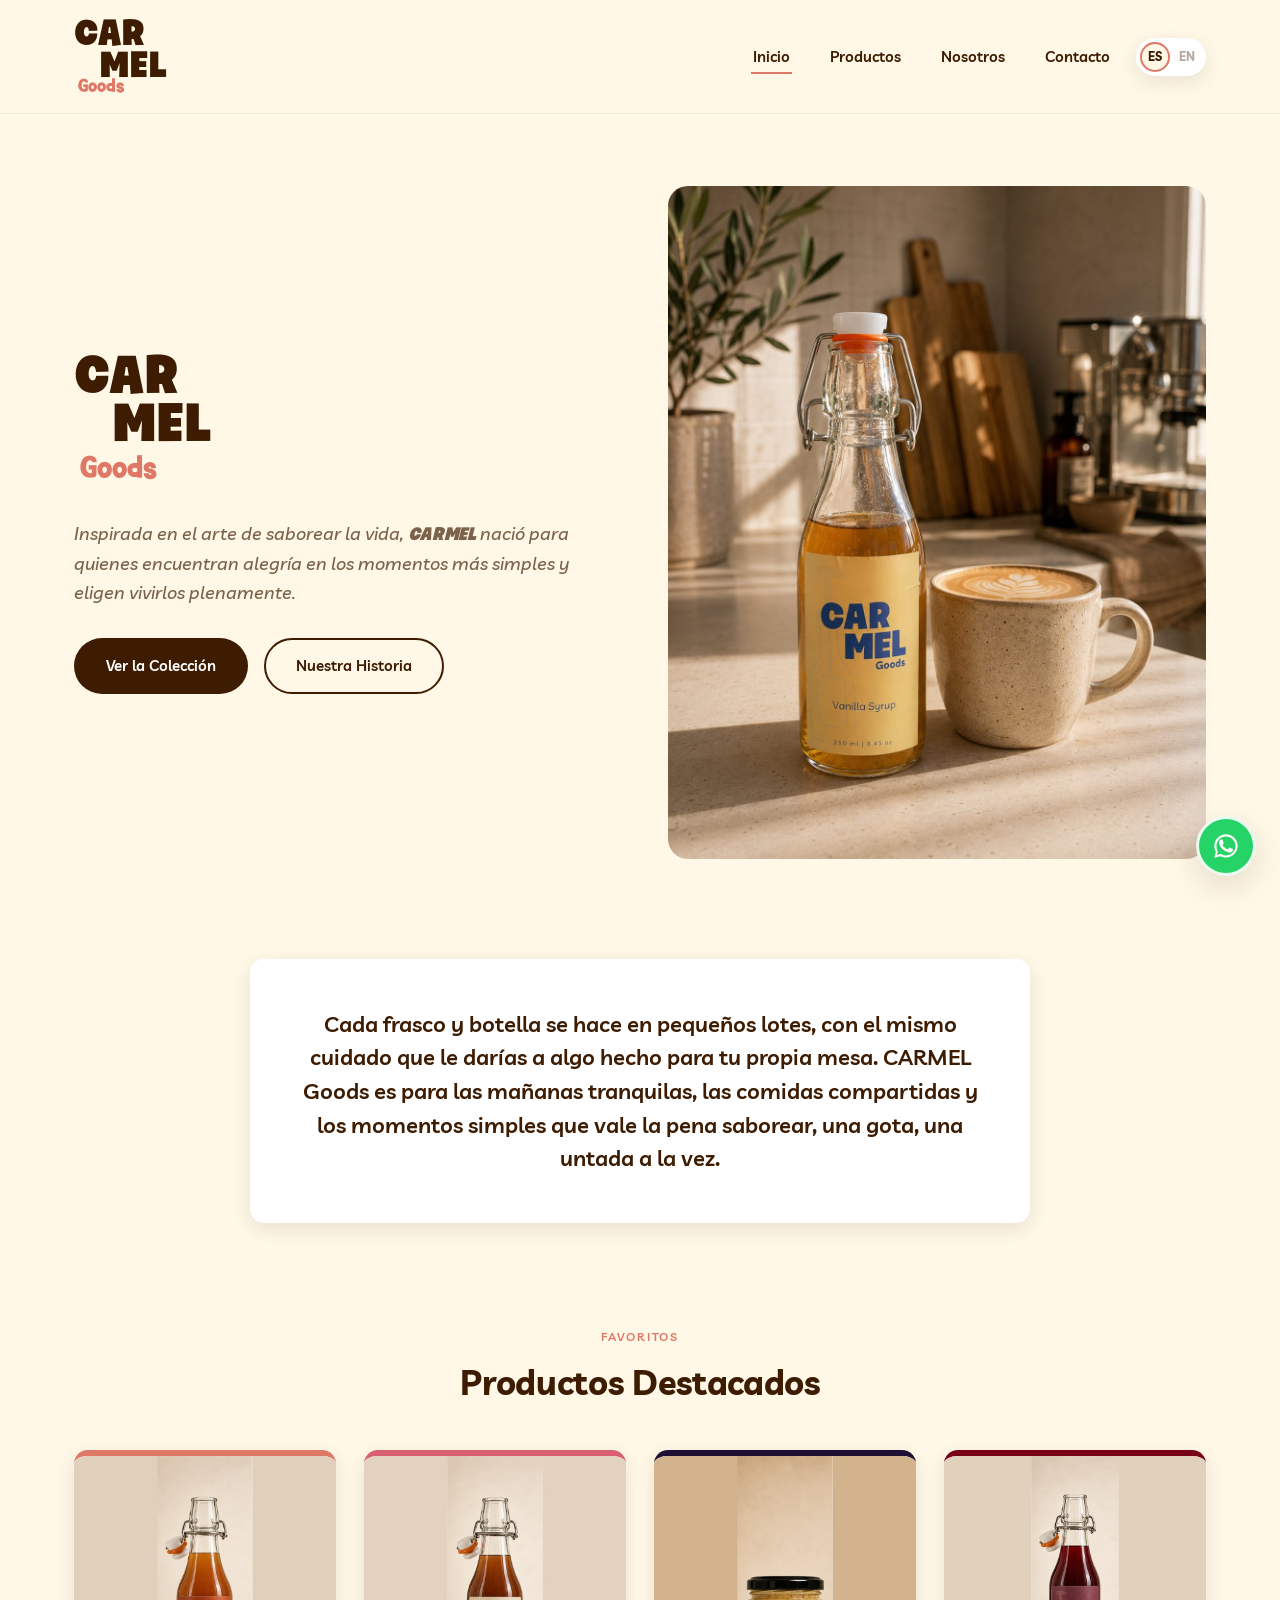
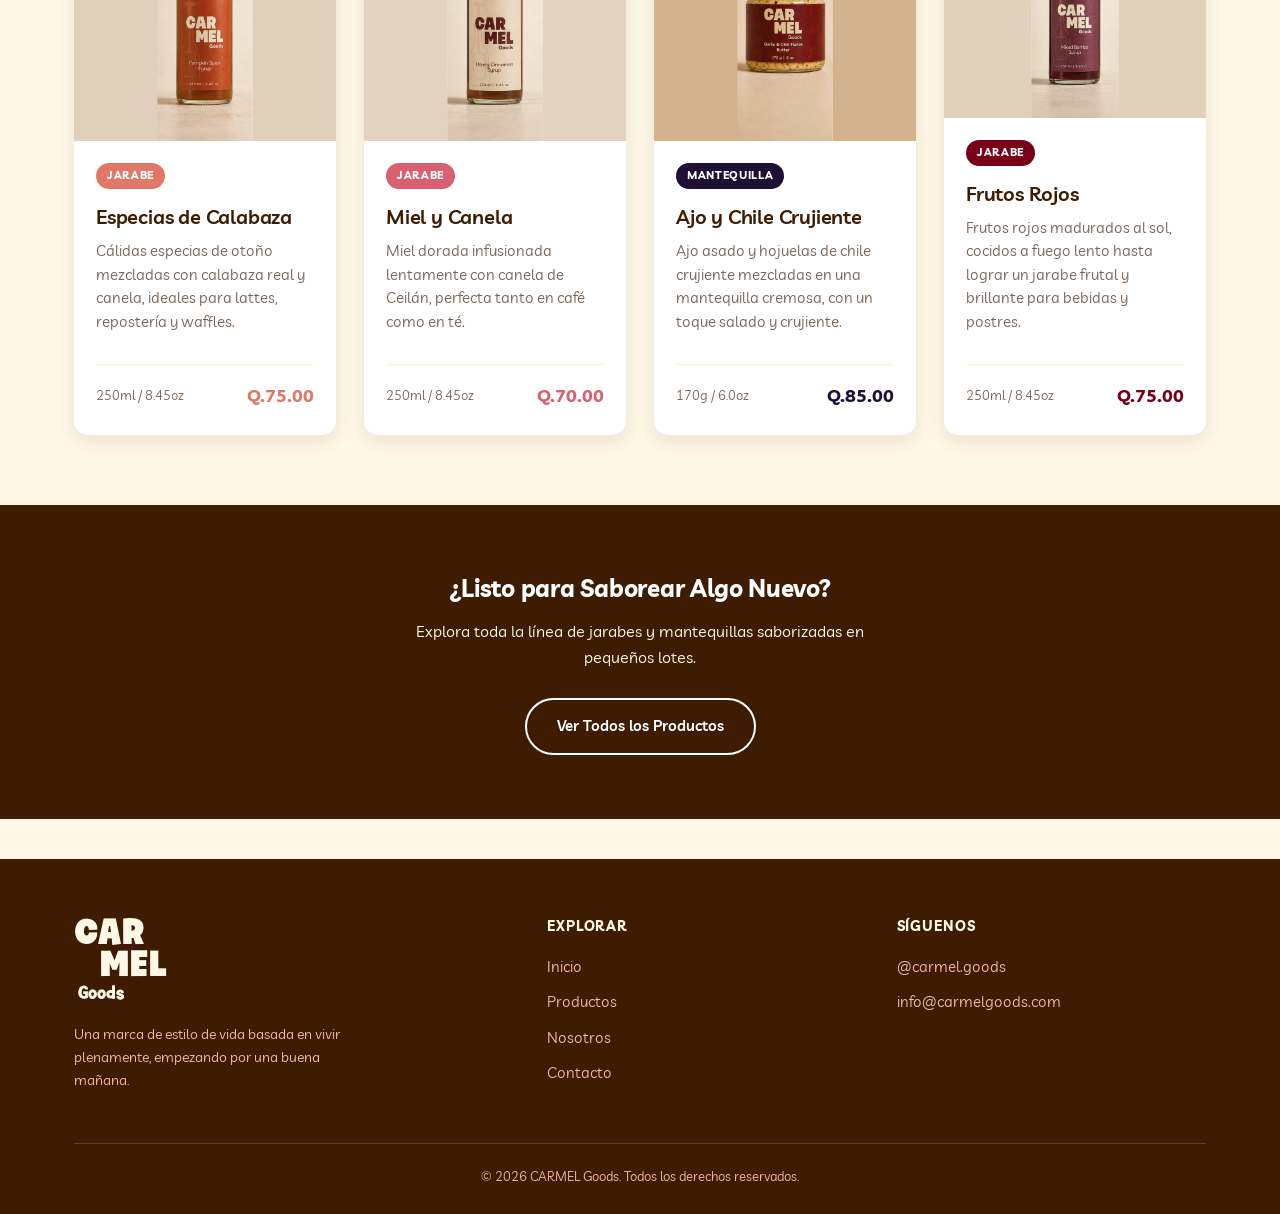
==== index.html @ ddeeae19 "describe what changed" ====
<!DOCTYPE html>
<html lang="es">
<head>
  <meta charset="UTF-8" />
  <meta name="viewport" content="width=device-width, initial-scale=1.0" />
  <title>CARMEL Goods | Small-Batch Coffee Syrups &amp; Flavored Butters</title>
  <meta name="description" content="CARMEL Goods crafts small-batch coffee syrups and flavored butters, inspired by the art of savoring life's simplest moments." />
  <link rel="canonical" href="https://www.carmelgoods.com/" />
  <meta name="theme-color" content="#f5ede1" />
  <link rel="icon" href="favicon.svg" type="image/svg+xml" />

  <meta property="og:type" content="website" />
  <meta property="og:site_name" content="CARMEL Goods" />
  <meta property="og:title" content="CARMEL Goods | Small-Batch Coffee Syrups &amp; Flavored Butters" />
  <meta property="og:description" content="CARMEL Goods crafts small-batch coffee syrups and flavored butters, inspired by the art of savoring life's simplest moments." />
  <meta property="og:url" content="https://www.carmelgoods.com/" />
  <meta name="twitter:card" content="summary_large_image" />
  <meta name="twitter:title" content="CARMEL Goods | Small-Batch Coffee Syrups &amp; Flavored Butters" />
  <meta name="twitter:description" content="CARMEL Goods crafts small-batch coffee syrups and flavored butters, inspired by the art of savoring life's simplest moments." />

  <link rel="preconnect" href="https://fonts.googleapis.com" />
  <link rel="preconnect" href="https://fonts.gstatic.com" crossorigin />
  <link href="https://fonts.googleapis.com/css2?family=Livvic:ital,wght@0,400;0,600;0,700;1,500&display=swap" rel="stylesheet" />
  <link rel="stylesheet" href="styles.css" />
  <script type="application/ld+json">
  {
    "@context": "https://schema.org",
    "@type": "Organization",
    "name": "CARMEL Goods",
    "url": "https://www.carmelgoods.com/",
    "description": "Small-batch coffee syrups and flavored butters, inspired by the art of savoring life's simplest moments.",
    "email": "info@carmelgoods.com",
    "sameAs": ["https://instagram.com/carmel.goods"]
  }
  </script>
</head>
<body>
  <a href="#main-content" class="skip-link" data-i18n="common.skip_link">Skip to main content</a>

  <header class="site-header">
    <div class="nav-wrap container">
      <a href="index.html" class="logo">
        <div class="logo-mark carmel-mark">
          <span class="car">CAR</span>
          <span class="mel">MEL</span>
        </div>
        <span class="logo-sub">Goods</span>
      </a>
      <div class="nav-right">
        <nav>
          <ul class="nav-links">
            <li><a href="index.html" data-i18n="nav.home">Home</a></li>
            <li><a href="products.html" data-i18n="nav.products">Products</a></li>
            <li><a href="about.html" data-i18n="nav.about">About</a></li>
            <li><a href="contact.html" data-i18n="nav.contact">Contact</a></li>
          </ul>
        </nav>
        <div class="lang-toggle" role="group" aria-label="Language selector">
          <button type="button" class="lang-btn" data-lang="es" aria-label="Español">ES</button>
          <button type="button" class="lang-btn" data-lang="en" aria-label="English">EN</button>
        </div>
        <button class="nav-toggle" data-i18n-aria="common.nav_toggle_aria" aria-label="Toggle navigation" aria-expanded="false">
          <span></span><span></span><span></span>
        </button>
      </div>
    </div>
  </header>

  <main id="main-content" tabindex="-1">

    <!-- Hero -->
    <section class="hero">
      <div class="container hero-grid">
        <div class="hero-copy">
          <div class="logo-mark carmel-mark">
          <span class="car">CAR</span>
          <span class="mel">MEL</span>
        </div>
          <span class="logo-sub">Goods</span>
          <p class="hero-tagline" data-i18n="home.hero_tagline">
            Inspired by the art of savoring life, <span class="font-logo">Carmel</span> was created for those who
            find joy in life's simplest moments and choose to live it fully.
          </p>
          <div class="hero-actions">
            <a href="products.html" class="btn btn-primary" data-i18n="home.cta_shop">Shop the Collection</a>
            <a href="about.html" class="btn btn-outline" data-i18n="home.cta_story">Our Story</a>
          </div>
        </div>
        <div class="hero-image">
          <img src="images/hero-vanilla-latte.jpg" alt="CARMEL Goods Vanilla Syrup bottle beside a latte on a sunlit kitchen counter" class="product-photo" />
        </div>
      </div>
    </section>

    <!-- Brand story teaser -->
    <section class="story-teaser">
      <div class="container">
        <div class="story-card">
          <p data-i18n="home.story_teaser">
            Every jar and bottle is made in small batches, with the kind
            of care you'd give something made for your own kitchen table. CARMEL
            Goods is for slow mornings, shared meals, and the simple moments worth
            savoring, one pour, one spread at a time.
          </p>
        </div>
      </div>
    </section>

    <!-- Featured products -->
    <section class="featured-products">
      <div class="container">
        <div class="section-heading">
          <span class="eyebrow" data-i18n="home.fan_favorites">Fan Favorites</span>
          <h2 data-i18n="home.featured_heading">Featured Products</h2>
        </div>

        <div class="product-grid">

          <article class="product-card accent-pumpkin-spice">
            <img src="images/pumpkin-spice-syrup.jpg" alt="Bottle of CARMEL Goods Pumpkin Spice Syrup" class="product-photo" loading="lazy" />
            <div class="product-card-body">
              <span class="product-tag" data-i18n="common.tag_syrup">Syrup</span>
              <h3 data-i18n="home.product_pumpkin_name">Pumpkin Spice</h3>
              <p class="product-desc" data-i18n="home.product_pumpkin_desc">Warm autumn spice blended with real pumpkin and cinnamon for lattes, baking, and waffles.</p>
              <div class="product-meta">
                <span class="product-size">250ml / 8.45oz</span>
                <span class="product-price">Q.75.00</span>
              </div>
            </div>
          </article>

          <article class="product-card accent-honey-cinnamon">
            <img src="images/honey-cinnamon-syrup.jpg" alt="Bottle of CARMEL Goods Honey Cinnamon Syrup" class="product-photo" loading="lazy" />
            <div class="product-card-body">
              <span class="product-tag" data-i18n="common.tag_syrup">Syrup</span>
              <h3 data-i18n="home.product_honeycinnamon_name">Honey Cinnamon</h3>
              <p class="product-desc" data-i18n="home.product_honeycinnamon_desc">Golden honey slow-steeped with Ceylon cinnamon, equally at home in coffee or tea.</p>
              <div class="product-meta">
                <span class="product-size">250ml / 8.45oz</span>
                <span class="product-price">Q.70.00</span>
              </div>
            </div>
          </article>

          <article class="product-card accent-garlic-chili">
            <img src="images/crispy-garlic-chili-butter.jpg" alt="Jar of CARMEL Goods Crispy Garlic and Chili Butter" class="product-photo" loading="lazy" />
            <div class="product-card-body">
              <span class="product-tag" data-i18n="common.tag_butter">Butter</span>
              <h3 data-i18n="home.product_garlicchili_name">Crispy Garlic and Chili</h3>
              <p class="product-desc" data-i18n="home.product_garlicchili_desc">Roasted garlic and crispy chili flakes folded into rich, creamy butter for a savory, crunchy finish.</p>
              <div class="product-meta">
                <span class="product-size">170g / 6.0oz</span>
                <span class="product-price">Q.85.00</span>
              </div>
            </div>
          </article>

          <article class="product-card accent-mixed-berries">
            <img src="images/mixed-berries-syrup.jpg" alt="Bottle of CARMEL Goods Mixed Berries Syrup" class="product-photo" loading="lazy" />
            <div class="product-card-body">
              <span class="product-tag" data-i18n="common.tag_syrup">Syrup</span>
              <h3 data-i18n="home.product_mixedberries_name">Mixed Berries</h3>
              <p class="product-desc" data-i18n="home.product_mixedberries_desc">Sun-ripened berries simmered down into a bright, fruity syrup for drinks and desserts.</p>
              <div class="product-meta">
                <span class="product-size">250ml / 8.45oz</span>
                <span class="product-price">Q.75.00</span>
              </div>
            </div>
          </article>

        </div>
      </div>
    </section>

    <!-- CTA -->
    <section class="cta-band">
      <div class="container">
        <h2 data-i18n="home.cta_heading">Ready to Savor Something New?</h2>
        <p data-i18n="home.cta_text">Explore the full lineup of small-batch syrups and flavored butters.</p>
        <a href="products.html" class="btn btn-outline" data-i18n="home.cta_button">View All Products</a>
      </div>
    </section>

  </main>

  <footer class="site-footer">
    <div class="container">
      <div class="footer-grid">
        <div class="footer-about">
          <div class="logo-mark carmel-mark">
          <span class="car">CAR</span>
          <span class="mel">MEL</span>
        </div>
          <span class="logo-sub">Goods</span>
          <p data-i18n="common.footer_tagline">A lifestyle brand built on living fully, starting with a good morning.</p>
        </div>
        <div class="footer-col">
          <h4 data-i18n="common.footer_explore">Explore</h4>
          <ul>
            <li><a href="index.html" data-i18n="nav.home">Home</a></li>
            <li><a href="products.html" data-i18n="nav.products">Products</a></li>
            <li><a href="about.html" data-i18n="nav.about">About</a></li>
            <li><a href="contact.html" data-i18n="nav.contact">Contact</a></li>
          </ul>
        </div>
        <div class="footer-col">
          <h4 data-i18n="common.footer_connect">Connect</h4>
          <ul>
            <li><a href="https://instagram.com/carmel.goods" target="_blank" rel="noopener">@carmel.goods</a></li>
            <li><a href="mailto:info@carmelgoods.com">info@carmelgoods.com</a></li>
          </ul>
        </div>
      </div>
      <div class="footer-bottom">
        &copy; <span id="footer-year"></span> CARMEL Goods. <span data-i18n="common.footer_rights">All rights reserved.</span>
      </div>
    </div>
  </footer>

  <script src="translations.js"></script>
  <script src="script.js"></script>
</body>
</html>
---- styles.css ----
/* =========================================================
   CARMEL Goods — global stylesheet
   ========================================================= */

@font-face {
  font-family: "Rose Club";
  src: url("fonts/RoseClub.otf") format("opentype");
  font-weight: normal;
  font-style: normal;
  font-display: swap;
}

@font-face {
  font-family: "Hinato";
  src: url("fonts/Hinato.otf") format("opentype");
  font-weight: normal;
  font-style: normal;
  font-display: swap;
}

:root {
  /* official CARMEL brand palette */
  --cream: #fff8e7;
  --cream-deep: #fff3bc;
  --tan: #f0b8a8;
  --wood: #e07868;
  --text: #3d1c02;
  --text-soft: rgba(61, 28, 2, 0.68);
  --white: #ffffff;

  /* flavor accents, drawn from the official palette */
  --pumpkin-spice: #e07868;
  --brown-sugar: #3d1c02;
  --honey-cinnamon: #d86070;
  --vanilla: #fff3bc;
  --mixed-berries: #780018;
  --garlic-chili: #1e0f35;
  --chimichurri: #b8cc78;
  --coffee: #3d1c02;
  --sampler: #f2a0b0;

  /* type */
  --font-body: "Livvic", Arial, sans-serif;
  --font-logo: "Rose Club", "Livvic", cursive;
  --weight-title: 700;
  --weight-subtitle: 600;
  --weight-body: 400;
  --weight-emphasis: 500;

  --radius: 14px;
  --shadow-soft: 0 10px 30px rgba(61, 28, 2, 0.12);
  --shadow-card: 0 6px 18px rgba(61, 28, 2, 0.1);
}

* {
  box-sizing: border-box;
}

html {
  scroll-behavior: smooth;
}

@media (prefers-reduced-motion: reduce) {
  html {
    scroll-behavior: auto;
  }
}

body {
  margin: 0;
  background-color: var(--cream);
  color: var(--text);
  font-family: var(--font-body);
  font-weight: var(--weight-body);
  line-height: 1.6;
  -webkit-font-smoothing: antialiased;
}

img {
  max-width: 100%;
  display: block;
}

a {
  color: inherit;
  text-decoration: none;
}

/* =========================================================
   Accessibility helpers
   ========================================================= */

.skip-link {
  position: absolute;
  top: -50px;
  left: 16px;
  z-index: 1000;
  background-color: var(--text);
  color: var(--white);
  padding: 12px 20px;
  border-radius: 8px;
  font-weight: 600;
  font-size: 0.9rem;
  transition: top 0.2s ease;
}

.skip-link:focus {
  top: 12px;
}

a:focus-visible,
button:focus-visible,
input:focus-visible,
textarea:focus-visible {
  outline: 2.5px solid var(--wood);
  outline-offset: 3px;
}

main:focus {
  outline: none;
}

ul {
  list-style: none;
  margin: 0;
  padding: 0;
}

h1, h2, h3, h4 {
  font-family: var(--font-body);
  font-weight: var(--weight-title);
  margin: 0 0 0.5em;
  color: var(--text);
  letter-spacing: -0.01em;
}

p {
  margin: 0 0 1em;
}

.container {
  width: 100%;
  max-width: 1180px;
  margin: 0 auto;
  padding: 0 24px;
}

.eyebrow {
  display: inline-block;
  font-family: var(--font-body);
  font-size: 0.78rem;
  font-weight: 600;
  letter-spacing: 0.14em;
  text-transform: uppercase;
  color: var(--wood);
  margin-bottom: 0.75em;
}

/* =========================================================
   Buttons
   ========================================================= */

.btn {
  display: inline-flex;
  align-items: center;
  justify-content: center;
  gap: 8px;
  padding: 14px 30px;
  border-radius: 999px;
  font-family: var(--font-body);
  font-weight: 600;
  font-size: 0.95rem;
  border: 2px solid transparent;
  cursor: pointer;
  transition: transform 0.2s ease, box-shadow 0.2s ease, background-color 0.2s ease, color 0.2s ease;
}

.btn-primary {
  background-color: var(--text);
  color: var(--white);
}

.btn-primary:hover {
  transform: translateY(-2px);
  box-shadow: var(--shadow-soft);
  background-color: var(--brown-sugar);
}

.btn-outline {
  background-color: transparent;
  border-color: var(--text);
  color: var(--text);
}

.btn-outline:hover {
  background-color: var(--text);
  color: var(--white);
  transform: translateY(-2px);
}

.btn-small {
  padding: 9px 20px;
  font-size: 0.82rem;
}

/* =========================================================
   Header / Nav
   ========================================================= */

.site-header {
  position: sticky;
  top: 0;
  z-index: 100;
  background-color: rgba(255, 248, 231, 0.92);
  backdrop-filter: blur(6px);
  border-bottom: 1px solid rgba(61, 28, 2, 0.08);
}

.nav-wrap {
  display: flex;
  align-items: center;
  justify-content: space-between;
  padding: 16px 24px;
}

.logo {
  display: flex;
  flex-direction: column;
  line-height: 1;
}

.logo-mark {
  font-family: var(--font-logo);
  font-weight: 400;
  font-size: 2.3rem;
  letter-spacing: 0.02em;
  color: var(--text);
}

/* Two-line CARMEL wordmark construction (CAR / MEL, MEL shifted right).
   Font-family/weight/color/size all still come from .logo-mark above
   (including its responsive overrides); this only adds the two-line
   layout. Proportions measured from production logo artwork, do not
   adjust. */
.carmel-mark {
  display: flex;
  flex-direction: column;
  align-items: flex-start;
}

.carmel-mark .car {
  line-height: 0.9;
}

.carmel-mark .mel {
  line-height: 0.84;
  margin-left: 0.71em;
}

/* Inline brand-name mentions within running copy */
.font-logo {
  font-family: var(--font-logo);
  font-weight: 400;
  letter-spacing: 0.01em;
  text-transform: uppercase;
}

.logo-sub {
  font-family: "Hinato", "Georgia", serif;
  font-weight: normal;
  font-size: 1.2rem;
  color: var(--wood);
  margin-top: -2px;
  margin-left: 4px;
}

.nav-links {
  display: flex;
  gap: 36px;
  align-items: center;
}

.nav-links a {
  font-weight: 600;
  font-size: 0.95rem;
  padding: 6px 2px;
  border-bottom: 2px solid transparent;
  transition: border-color 0.2s ease, color 0.2s ease;
}

.nav-links a:hover,
.nav-links a.active {
  border-bottom-color: var(--wood);
}

.nav-toggle {
  display: none;
  flex-direction: column;
  gap: 5px;
  background: none;
  border: none;
  cursor: pointer;
  padding: 8px;
}

.nav-toggle span {
  width: 24px;
  height: 2px;
  background-color: var(--text);
  border-radius: 2px;
}

/* =========================================================
   Language toggle
   ========================================================= */

.nav-right {
  display: flex;
  align-items: center;
  gap: 24px;
}

.lang-toggle {
  display: flex;
  align-items: center;
  gap: 2px;
  padding: 4px;
  border-radius: 999px;
  background-color: var(--white);
  box-shadow: var(--shadow-card);
}

.lang-btn {
  display: flex;
  align-items: center;
  justify-content: center;
  width: 30px;
  height: 30px;
  border: none;
  border-radius: 50%;
  background-color: transparent;
  font-family: var(--font-body);
  font-size: 0.72rem;
  font-weight: 700;
  letter-spacing: 0.02em;
  line-height: 1;
  color: var(--text-soft);
  cursor: pointer;
  opacity: 0.55;
  transition: opacity 0.2s ease, color 0.2s ease, background-color 0.2s ease, transform 0.15s ease;
}

.lang-btn:hover {
  opacity: 1;
  color: var(--text);
  transform: scale(1.08);
}

.lang-btn.active {
  opacity: 1;
  color: var(--text);
  background-color: var(--cream);
  box-shadow: inset 0 0 0 2px var(--wood);
}

.lang-btn.active:hover {
  transform: none;
}

/* =========================================================
   Hero
   ========================================================= */

.hero {
  padding: 72px 0 60px;
}

.hero-grid {
  display: grid;
  grid-template-columns: 1fr 1fr;
  gap: 56px;
  align-items: center;
}

.hero-copy .logo-mark {
  font-size: 3.4rem;
}

.hero-copy .logo-sub {
  font-size: 2rem;
  margin-left: 6px;
}

.hero-tagline {
  font-size: 1.15rem;
  font-style: italic;
  font-weight: var(--weight-emphasis);
  color: var(--text-soft);
  max-width: 46ch;
  margin: 22px 0 30px;
}

.hero-actions {
  display: flex;
  gap: 16px;
  flex-wrap: wrap;
}

/* =========================================================
   Placeholder image blocks
   ========================================================= */

.img-placeholder {
  display: flex;
  align-items: center;
  justify-content: center;
  text-align: center;
  background: repeating-linear-gradient(
    135deg,
    var(--cream-deep),
    var(--cream-deep) 12px,
    var(--tan) 12px,
    var(--tan) 24px
  );
  border: 1.5px dashed var(--wood);
  border-radius: var(--radius);
  color: var(--text-soft);
  font-family: var(--font-body);
  font-size: 0.85rem;
  font-weight: 600;
  padding: 20px;
}

.img-placeholder span {
  max-width: 220px;
}

.img-placeholder::before {
  content: "📷";
  display: block;
  font-size: 1.6rem;
  margin-bottom: 8px;
}

.hero-image .img-placeholder,
.hero-image .product-photo {
  aspect-ratio: 4 / 5;
  border-radius: 20px;
}

/* Drop-in replacement for .img-placeholder once real photography is
   ready — see IMAGES.md. Keeps the same box sizing/aspect-ratio. */
.product-photo {
  width: 100%;
  height: 100%;
  object-fit: cover;
  border-radius: inherit;
}

/* =========================================================
   Brand story teaser
   ========================================================= */

.story-teaser {
  padding: 40px 0 70px;
}

.story-card {
  background-color: var(--white);
  border-radius: var(--radius);
  box-shadow: var(--shadow-card);
  padding: 48px;
  text-align: center;
  max-width: 780px;
  margin: 0 auto;
}

.story-card p {
  font-family: var(--font-body);
  font-weight: var(--weight-subtitle);
  font-size: 1.4rem;
  line-height: 1.5;
  color: var(--text);
  margin: 0;
}

/* =========================================================
   Section headings
   ========================================================= */

.section-heading {
  text-align: center;
  max-width: 640px;
  margin: 0 auto 40px;
}

.section-heading h2 {
  font-size: 2.1rem;
}

/* =========================================================
   Product grid + cards
   ========================================================= */

.featured-products,
.products-section {
  padding: 30px 0 70px;
}

.product-grid {
  display: grid;
  grid-template-columns: repeat(auto-fit, minmax(250px, 1fr));
  gap: 28px;
}

.product-card {
  --accent: var(--wood);
  --tag-ink: var(--white);
  --price-ink: var(--accent);
  background-color: var(--white);
  border-radius: var(--radius);
  overflow: hidden;
  box-shadow: var(--shadow-card);
  border-top: 6px solid var(--accent);
  transition: transform 0.25s ease, box-shadow 0.25s ease;
  display: flex;
  flex-direction: column;
}

.product-card:hover {
  transform: translateY(-6px);
  box-shadow: 0 16px 34px rgba(61, 28, 2, 0.16);
}

.product-card .img-placeholder,
.product-card .product-photo {
  aspect-ratio: 1 / 1;
  border-radius: 0;
}

.product-card .img-placeholder {
  border-width: 0 0 1.5px 0;
}

.product-card-body {
  padding: 22px 22px 24px;
  display: flex;
  flex-direction: column;
  flex: 1;
}

.product-tag {
  display: inline-block;
  align-self: flex-start;
  flex-shrink: 0;
  background-color: var(--accent);
  color: var(--tag-ink);
  font-size: 0.7rem;
  font-weight: 700;
  letter-spacing: 0.06em;
  text-transform: uppercase;
  padding: 4px 11px;
  border-radius: 999px;
  margin-bottom: 12px;
}

.product-card h3 {
  font-weight: var(--weight-subtitle);
  font-size: 1.25rem;
  margin-bottom: 6px;
  flex-shrink: 0;
}

.product-desc {
  color: var(--text-soft);
  font-size: 0.92rem;
  flex: 1 0 auto;
}

.product-meta {
  display: flex;
  align-items: center;
  justify-content: space-between;
  margin-top: 16px;
  padding-top: 16px;
  border-top: 1px solid var(--cream-deep);
  flex-shrink: 0;
}

.product-size {
  font-size: 0.82rem;
  color: var(--text-soft);
}

.product-price {
  font-family: var(--font-body);
  font-weight: var(--weight-title);
  font-size: 1.15rem;
  color: var(--price-ink);
}

/* Multiple size/price tiers for a single product */
.product-sizes {
  margin-top: 16px;
  padding-top: 12px;
  border-top: 1px solid var(--cream-deep);
  flex-shrink: 0;
}

.product-sizes li {
  display: flex;
  align-items: center;
  justify-content: space-between;
  padding: 6px 0;
  font-size: 0.9rem;
}

.product-sizes li + li {
  border-top: 1px dashed var(--cream-deep);
}

.product-sizes .size {
  color: var(--text-soft);
}

.product-sizes .price {
  font-family: var(--font-body);
  font-weight: var(--weight-title);
  color: var(--price-ink);
}

/* Flavor picker (Butter Sample Pack) */
.flavor-picker {
  margin-top: 4px;
  padding: 14px 16px;
  background-color: var(--cream);
  border-radius: 10px;
  flex-shrink: 0;
}

.flavor-picker-label {
  font-weight: 600;
  font-size: 0.85rem;
  margin: 0 0 8px;
}

.flavor-options {
  display: flex;
  flex-direction: column;
  gap: 6px;
}

.flavor-options label {
  display: flex;
  align-items: center;
  gap: 8px;
  padding: 6px 0;
  font-size: 0.88rem;
  color: var(--text-soft);
  cursor: pointer;
}

.flavor-options input[type="checkbox"] {
  accent-color: var(--wood);
  width: 16px;
  height: 16px;
  flex-shrink: 0;
}

.flavor-options input[type="checkbox"]:disabled {
  cursor: not-allowed;
}

.flavor-options label:has(input:disabled) {
  color: var(--tan);
}

.flavor-picker-note {
  font-size: 0.75rem;
  color: var(--text-soft);
  margin: 10px 0 0;
}

/* accent color classes */
.accent-pumpkin-spice   { --accent: var(--pumpkin-spice); }
.accent-brown-sugar     { --accent: var(--brown-sugar); }
.accent-honey-cinnamon  { --accent: var(--honey-cinnamon); }
.accent-vanilla         { --accent: var(--vanilla); --tag-ink: var(--text); --price-ink: var(--text); }
.accent-mixed-berries   { --accent: var(--mixed-berries); }
.accent-garlic-chili    { --accent: var(--garlic-chili); }
.accent-chimichurri     { --accent: var(--chimichurri); --tag-ink: var(--text); --price-ink: var(--text); }
.accent-coffee          { --accent: var(--coffee); }
.accent-sampler         { --accent: var(--sampler); --tag-ink: var(--text); --price-ink: var(--text); }

/* =========================================================
   CTA band
   ========================================================= */

.cta-band {
  background-color: var(--brown-sugar);
  color: var(--white);
  padding: 64px 0;
  text-align: center;
}

.cta-band h2 {
  color: var(--white);
}

.cta-band p {
  color: var(--cream);
  max-width: 46ch;
  margin: 0 auto 28px;
}

.cta-band .btn-outline {
  border-color: var(--white);
  color: var(--white);
}

.cta-band .btn-outline:hover {
  background-color: var(--white);
  color: var(--brown-sugar);
}

/* =========================================================
   Products page — section blocks
   ========================================================= */

.product-section-block {
  margin-bottom: 70px;
}

.product-section-block:last-child {
  margin-bottom: 0;
}

.product-section-heading {
  display: flex;
  align-items: baseline;
  gap: 16px;
  margin-bottom: 30px;
  border-bottom: 2px solid var(--tan);
  padding-bottom: 14px;
}

.product-section-heading h2 {
  margin: 0;
}

.product-section-heading span {
  font-weight: var(--weight-subtitle);
  color: var(--text-soft);
  font-size: 0.95rem;
}

.page-header {
  padding: 60px 0 20px;
  text-align: center;
}

.page-header p {
  font-style: italic;
  font-weight: var(--weight-emphasis);
  color: var(--text-soft);
  max-width: 56ch;
  margin: 0 auto;
}

/* =========================================================
   About page
   ========================================================= */

.about-hero {
  padding: 60px 0 40px;
}

.about-grid {
  display: grid;
  grid-template-columns: 1fr 1fr;
  gap: 56px;
  align-items: center;
  margin-bottom: 60px;
}

.about-grid.reverse .about-copy {
  order: 2;
}

.about-grid.reverse .about-image {
  order: 1;
}

.about-image .img-placeholder,
.about-image .product-photo {
  aspect-ratio: 4 / 3;
  border-radius: var(--radius);
}

.value-grid {
  display: grid;
  grid-template-columns: repeat(auto-fit, minmax(220px, 1fr));
  gap: 24px;
  margin-top: 20px;
}

/* At tablet widths, auto-fit would naturally land on 3 columns (with the
   4th value card wrapping alone). Force a clean 2x2 grid instead. */
@media (min-width: 561px) and (max-width: 900px) {
  .value-grid {
    grid-template-columns: repeat(2, 1fr);
  }
}

.value-card {
  background-color: var(--white);
  border-radius: var(--radius);
  padding: 28px;
  box-shadow: var(--shadow-card);
  border-left: 4px solid var(--wood);
}

.value-card h3 {
  font-weight: var(--weight-subtitle);
  font-size: 1.1rem;
}

.value-card p {
  color: var(--text-soft);
  font-size: 0.92rem;
  margin: 0;
}

/* =========================================================
   Contact page
   ========================================================= */

.contact-section {
  padding: 60px 0 90px;
}

.contact-grid {
  display: grid;
  grid-template-columns: 1.2fr 0.8fr;
  gap: 50px;
}

.contact-form {
  background-color: var(--white);
  border-radius: var(--radius);
  box-shadow: var(--shadow-card);
  padding: 36px;
}

.form-group {
  margin-bottom: 20px;
}

.form-group label {
  display: block;
  font-weight: 600;
  font-size: 0.88rem;
  margin-bottom: 8px;
}

.form-group input,
.form-group textarea {
  width: 100%;
  padding: 13px 15px;
  border: 1.5px solid var(--tan);
  border-radius: 10px;
  background-color: var(--cream);
  font-family: var(--font-body);
  font-size: 1rem;
  color: var(--text);
  transition: border-color 0.2s ease, box-shadow 0.2s ease;
}

.form-group input:focus,
.form-group textarea:focus {
  outline: none;
  border-color: var(--wood);
  box-shadow: 0 0 0 3px rgba(224, 120, 104, 0.2);
}

.form-group textarea {
  resize: vertical;
  min-height: 140px;
}

.form-note {
  font-size: 0.82rem;
  color: var(--text-soft);
  margin-top: 14px;
}

.contact-info {
  display: flex;
  flex-direction: column;
  gap: 22px;
}

.info-card {
  background-color: var(--white);
  border-radius: var(--radius);
  box-shadow: var(--shadow-card);
  padding: 26px;
}

.info-card h3 {
  font-weight: var(--weight-subtitle);
  font-size: 1rem;
  margin-bottom: 8px;
}

.info-card p,
.info-card a {
  color: var(--text-soft);
  font-size: 0.92rem;
}

.info-card a:hover {
  color: var(--wood);
}

.social-links {
  display: flex;
  gap: 14px;
  margin-top: 10px;
}

.social-links a {
  display: inline-flex;
  align-items: center;
  justify-content: center;
  width: 44px;
  height: 44px;
  border-radius: 50%;
  background-color: var(--cream);
  border: 1.5px solid var(--tan);
  font-size: 1rem;
  transition: background-color 0.2s ease, transform 0.2s ease;
}

.social-links a:hover {
  background-color: var(--wood);
  color: var(--white);
  transform: translateY(-2px);
}

.form-status {
  margin-top: 16px;
  padding: 12px 16px;
  border-radius: 10px;
  background-color: var(--cream-deep);
  color: var(--text);
  font-size: 0.9rem;
  display: none;
}

.form-status.visible {
  display: block;
}

.form-status.error {
  background-color: var(--mixed-berries);
  color: var(--white);
}

/* =========================================================
   Scroll reveal
   ========================================================= */

.reveal {
  opacity: 0;
  transform: translateY(22px);
  transition: opacity 0.6s ease, transform 0.6s ease;
}

.reveal.revealed {
  opacity: 1;
  transform: none;
}

@media (prefers-reduced-motion: reduce) {
  .reveal {
    opacity: 1;
    transform: none;
    transition: none;
  }
}

/* =========================================================
   About page — editorial brand story sections
   ========================================================= */

@keyframes fadeUpIn {
  from { opacity: 0; transform: translateY(18px); }
  to { opacity: 1; transform: none; }
}

.fade-in-up {
  animation: fadeUpIn 0.7s ease both;
  animation-delay: var(--delay, 0s);
}

/* Full-bleed photo hero */
.photo-hero {
  position: relative;
  min-height: 62vh;
  display: flex;
  align-items: center;
  justify-content: center;
  text-align: center;
  overflow: hidden;
  color: var(--white);
}

.photo-hero img {
  position: absolute;
  inset: 0;
  width: 100%;
  height: 100%;
  object-fit: cover;
  z-index: 0;
}

.photo-hero::after {
  content: "";
  position: absolute;
  inset: 0;
  background: linear-gradient(180deg, rgba(61, 28, 2, 0.32), rgba(61, 28, 2, 0.6));
  z-index: 1;
}

.photo-hero-content {
  position: relative;
  z-index: 2;
  padding: 0 24px;
  max-width: 640px;
}

.photo-hero .eyebrow {
  color: var(--cream-deep);
}

.photo-hero h1 {
  color: var(--white);
  font-size: 3rem;
  margin: 10px 0 18px;
}

.photo-hero p {
  color: rgba(255, 255, 255, 0.92);
  font-size: 1.1rem;
  max-width: 52ch;
  margin: 0 auto;
}

.fun-section {
  padding: 70px 0;
}

.fun-section.alt-bg {
  background-color: var(--white);
}

.fun-section .about-grid {
  margin-bottom: 0;
}

/* Short italic accent line, used in place of keyword bubbles */
.editorial-line {
  text-align: center;
  font-family: var(--font-body);
  font-weight: var(--weight-subtitle);
  font-size: 1.35rem;
  line-height: 1.6;
  color: var(--text);
  max-width: 58ch;
  margin: 30px auto 0;
}

.accent-word {
  font-family: var(--font-body);
  font-weight: var(--weight-subtitle);
  color: var(--wood);
}

/* Full-width quote band */
.quote-section {
  background-color: var(--cream-deep);
}

.quote-block {
  text-align: center;
  max-width: 720px;
  margin: 0 auto;
}

.quote-es {
  font-family: var(--font-body);
  font-weight: var(--weight-title);
  font-size: 2.4rem;
  line-height: 1.2;
  color: var(--text);
  margin: 0 0 10px;
}

.quote-en {
  font-family: var(--font-body);
  font-weight: var(--weight-subtitle);
  font-size: 1.1rem;
  color: var(--text-soft);
  margin: 0;
}

/* Not / is contrast list */
.contrast-list {
  display: flex;
  flex-direction: column;
  gap: 16px;
  max-width: 560px;
  margin: 36px auto 0;
}

.contrast-row {
  display: grid;
  grid-template-columns: 1fr auto 1fr;
  align-items: center;
  gap: 16px;
  opacity: 0;
  transform: translateX(-16px);
  transition: opacity 0.5s ease, transform 0.5s ease;
}

.contrast-list.revealed .contrast-row {
  opacity: 1;
  transform: none;
}

.contrast-list.revealed .contrast-row:nth-child(1) { transition-delay: 0.02s; }
.contrast-list.revealed .contrast-row:nth-child(2) { transition-delay: 0.10s; }
.contrast-list.revealed .contrast-row:nth-child(3) { transition-delay: 0.18s; }
.contrast-list.revealed .contrast-row:nth-child(4) { transition-delay: 0.26s; }

.contrast-not {
  text-align: right;
  color: var(--text-soft);
  font-size: 0.95rem;
}

.contrast-arrow {
  color: var(--wood);
  font-weight: 700;
  font-size: 1.1rem;
}

.contrast-is {
  text-align: left;
  font-family: var(--font-body);
  font-weight: var(--weight-title);
  color: var(--text);
  font-size: 1.05rem;
}

.signature-line {
  text-align: center;
  font-family: var(--font-body);
  font-weight: var(--weight-title);
  font-size: 2.4rem;
  color: var(--wood);
  margin: 0 0 16px;
}

.about-copy .signature-line {
  text-align: left;
  font-size: 2.2rem;
  margin: 4px 0 12px;
}

@media (prefers-reduced-motion: reduce) {
  .fade-in-up {
    animation: none;
    opacity: 1;
    transform: none;
  }

  .contrast-row {
    opacity: 1;
    transform: none;
    transition: none;
  }
}

@media (max-width: 640px) {
  .photo-hero {
    min-height: 52vh;
  }

  .photo-hero h1 {
    font-size: 2.2rem;
  }

  .contrast-row {
    grid-template-columns: 1fr;
    gap: 4px;
    text-align: center;
  }

  .contrast-not,
  .contrast-is {
    text-align: center;
  }

  .quote-es {
    font-size: 2.1rem;
  }

  .signature-line {
    font-size: 2.2rem;
  }
}

/* =========================================================
   Footer
   ========================================================= */

.site-footer {
  background-color: var(--text);
  color: var(--cream);
  padding: 56px 0 28px;
  margin-top: 40px;
}

.footer-grid {
  display: grid;
  grid-template-columns: 1.4fr 1fr 1fr;
  gap: 40px;
  margin-bottom: 36px;
}

.footer-grid .logo-mark,
.footer-grid .logo-sub {
  color: var(--cream);
}

.footer-about p {
  color: var(--tan);
  font-size: 0.9rem;
  max-width: 34ch;
  margin-top: 14px;
}

.footer-col h4 {
  color: var(--cream);
  font-size: 0.9rem;
  letter-spacing: 0.06em;
  text-transform: uppercase;
  margin-bottom: 16px;
}

.footer-col ul li {
  margin-bottom: 10px;
}

.footer-col a {
  color: var(--tan);
  font-size: 0.92rem;
  transition: color 0.2s ease;
}

.footer-col a:hover {
  color: var(--white);
}

.footer-bottom {
  border-top: 1px solid rgba(255, 248, 231, 0.15);
  padding-top: 22px;
  text-align: center;
  font-size: 0.8rem;
  color: var(--tan);
}

/* =========================================================
   Floating WhatsApp bubble (injected via script.js on every page)
   ========================================================= */

.whatsapp-bubble {
  position: fixed;
  right: 24px;
  bottom: 24px;
  z-index: 200;
  display: flex;
  align-items: center;
  justify-content: center;
  width: 60px;
  height: 60px;
  border-radius: 50%;
  background-color: #25d366;
  border: 3px solid rgba(255, 255, 255, 0.9);
  box-shadow: var(--shadow-soft);
  transition: transform 0.2s ease, box-shadow 0.2s ease;
}

.whatsapp-bubble svg {
  width: 28px;
  height: 28px;
  fill: var(--white);
}

.whatsapp-bubble:hover,
.whatsapp-bubble:focus-visible {
  transform: scale(1.08);
  box-shadow: 0 10px 26px rgba(61, 28, 2, 0.3);
}

@media (prefers-reduced-motion: reduce) {
  .whatsapp-bubble {
    transition: none;
  }
}

@media (max-width: 640px) {
  .whatsapp-bubble {
    right: 16px;
    bottom: 16px;
    width: 52px;
    height: 52px;
  }

  .whatsapp-bubble svg {
    width: 25px;
    height: 25px;
  }

  /* keep the fixed WhatsApp bubble from sitting on top of the last
     footer content when the page is scrolled all the way down */
  .site-footer {
    padding-bottom: 96px;
  }
}

/* =========================================================
   Responsive
   ========================================================= */

@media (max-width: 900px) {
  .hero-grid,
  .about-grid,
  .about-grid.reverse .about-copy,
  .about-grid.reverse .about-image,
  .contact-grid {
    grid-template-columns: 1fr;
  }

  .about-grid.reverse .about-copy,
  .about-grid.reverse .about-image {
    order: initial;
  }

  .hero-image {
    order: -1;
  }

  .footer-grid {
    grid-template-columns: 1fr 1fr;
  }
}

@media (max-width: 720px) {
  .nav-links {
    position: absolute;
    top: 100%;
    left: 0;
    right: 0;
    background-color: var(--cream);
    flex-direction: column;
    align-items: flex-start;
    gap: 4px;
    padding: 12px 24px 20px;
    border-bottom: 1px solid rgba(61, 28, 2, 0.08);
    display: none;
  }

  .nav-links.open {
    display: flex;
  }

  .nav-links a {
    width: 100%;
    padding: 13px 0;
    font-size: 1rem;
  }

  .nav-toggle {
    display: flex;
    align-items: center;
    justify-content: center;
    min-width: 44px;
    min-height: 44px;
  }

  .lang-btn {
    width: 36px;
    height: 36px;
    font-size: 0.75rem;
  }

  .nav-right {
    gap: 10px;
  }

  .logo-mark {
    font-size: 1.9rem;
  }

  .logo-sub {
    font-size: 1rem;
  }

  .hero-copy .logo-mark {
    font-size: 2.6rem;
  }

  .hero-copy .logo-sub {
    font-size: 1.6rem;
  }

  .section-heading h2 {
    font-size: 1.7rem;
  }

  .story-card {
    padding: 32px 24px;
  }

  .story-card p {
    font-size: 1.15rem;
  }
}

@media (max-width: 560px) {
  .footer-grid {
    grid-template-columns: 1fr;
  }

  .product-section-heading {
    flex-direction: column;
    gap: 4px;
  }
}
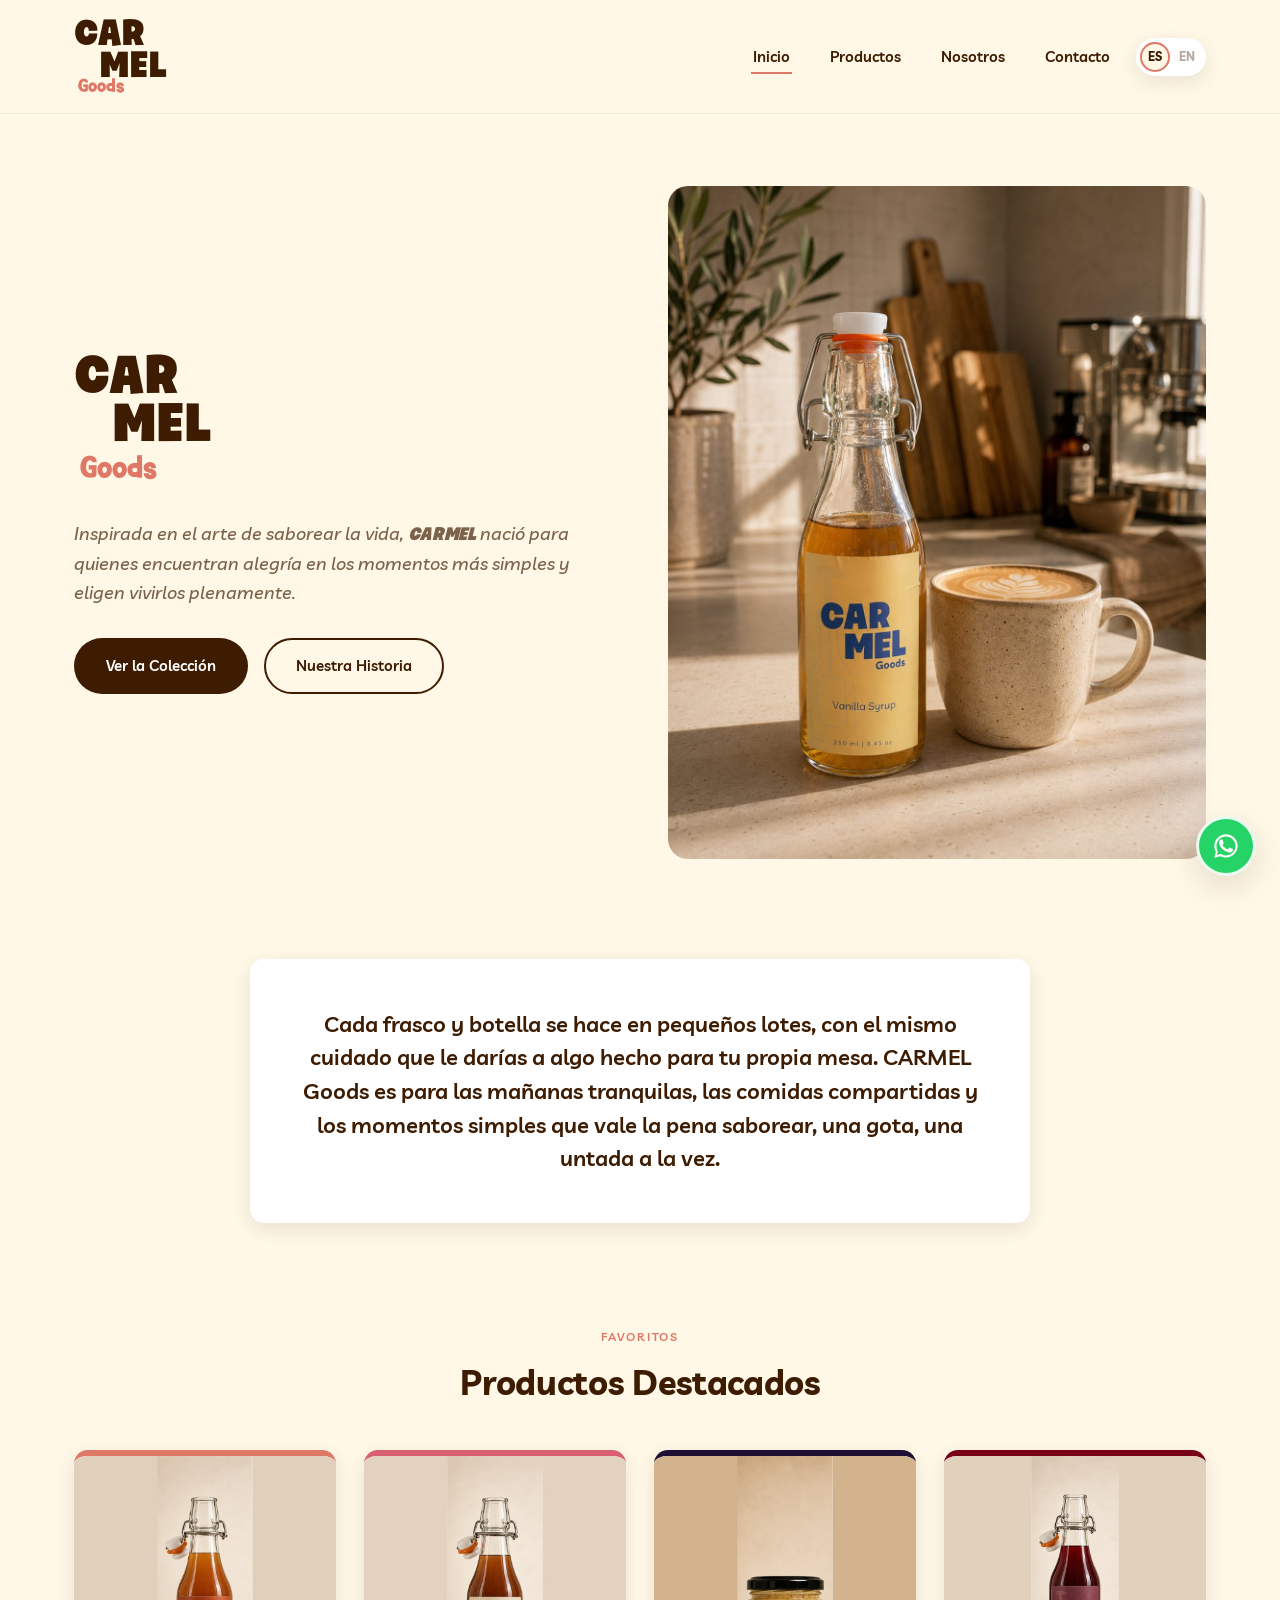
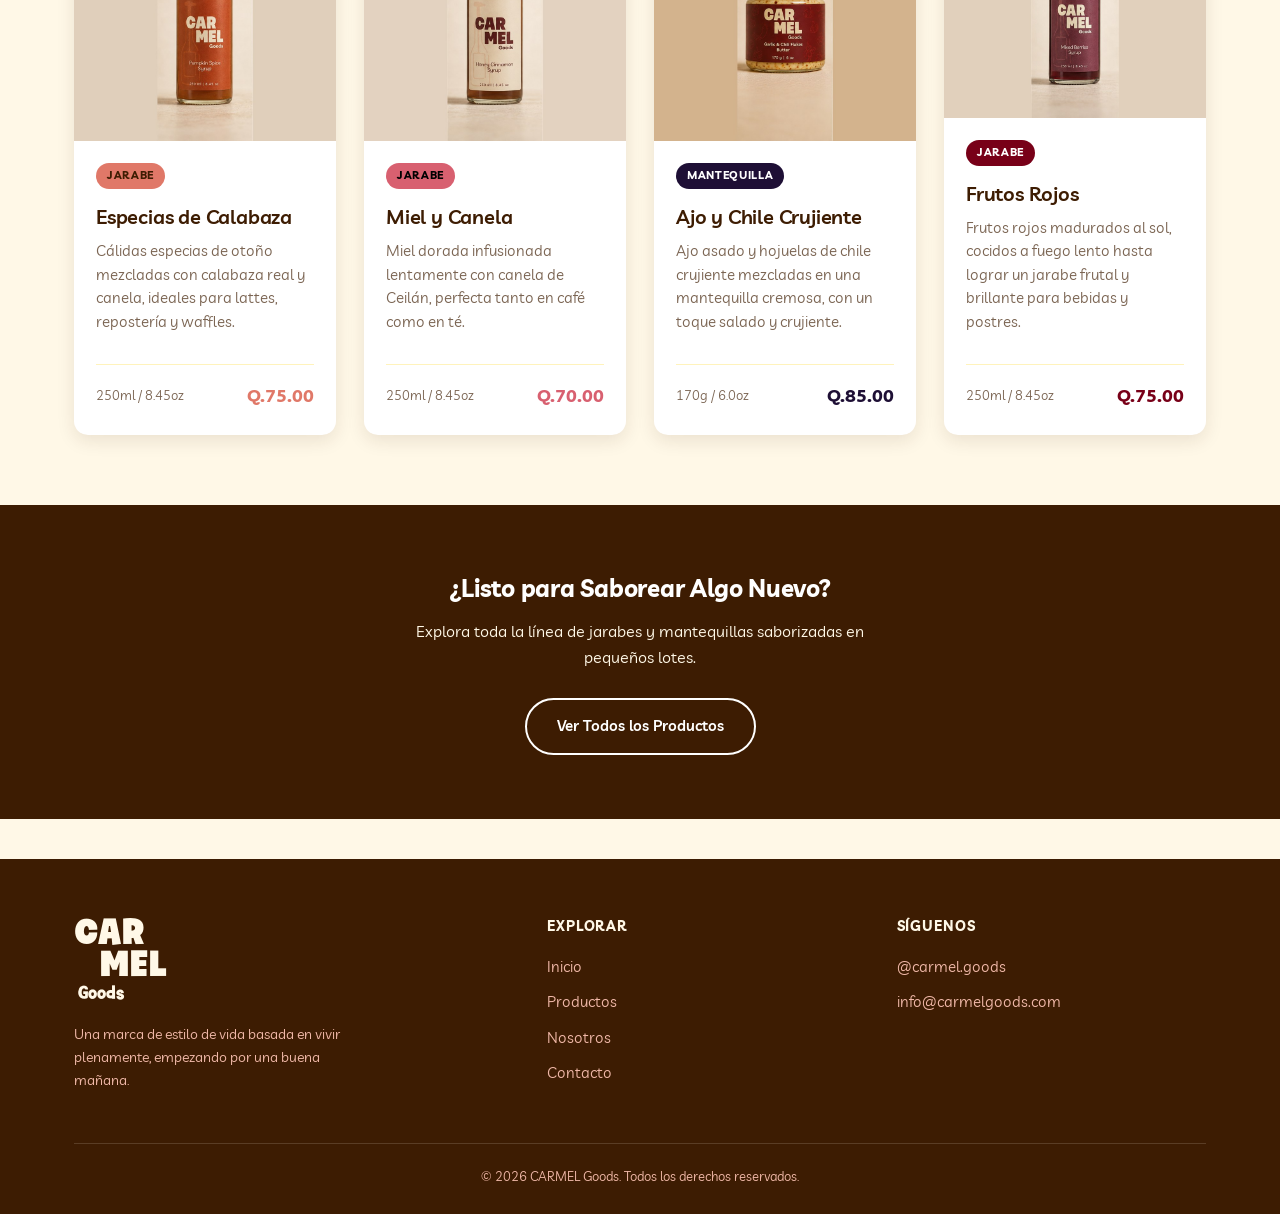
==== commit 892bae7a: "Fix P1 accessibility issues: badge contrast and heading hierarchy - Give Pumpkin Spice and Honey Cin" ====
--- a/index.html
+++ b/index.html
@@ -195,7 +195,7 @@
           <p data-i18n="common.footer_tagline">A lifestyle brand built on living fully, starting with a good morning.</p>
         </div>
         <div class="footer-col">
-          <h4 data-i18n="common.footer_explore">Explore</h4>
+          <h3 data-i18n="common.footer_explore">Explore</h3>
           <ul>
             <li><a href="index.html" data-i18n="nav.home">Home</a></li>
             <li><a href="products.html" data-i18n="nav.products">Products</a></li>
@@ -204,7 +204,7 @@
           </ul>
         </div>
         <div class="footer-col">
-          <h4 data-i18n="common.footer_connect">Connect</h4>
+          <h3 data-i18n="common.footer_connect">Connect</h3>
           <ul>
             <li><a href="https://instagram.com/carmel.goods" target="_blank" rel="noopener">@carmel.goods</a></li>
             <li><a href="mailto:info@carmelgoods.com">info@carmelgoods.com</a></li>
--- a/styles.css
+++ b/styles.css
@@ -682,9 +682,9 @@
 }
 
 /* accent color classes */
-.accent-pumpkin-spice   { --accent: var(--pumpkin-spice); }
+.accent-pumpkin-spice   { --accent: var(--pumpkin-spice); --tag-ink: var(--text); }
 .accent-brown-sugar     { --accent: var(--brown-sugar); }
-.accent-honey-cinnamon  { --accent: var(--honey-cinnamon); }
+.accent-honey-cinnamon  { --accent: var(--honey-cinnamon); --tag-ink: #000; }
 .accent-vanilla         { --accent: var(--vanilla); --tag-ink: var(--text); --price-ink: var(--text); }
 .accent-mixed-berries   { --accent: var(--mixed-berries); }
 .accent-garlic-chili    { --accent: var(--garlic-chili); }
@@ -907,7 +907,7 @@
   padding: 26px;
 }
 
-.info-card h3 {
+.info-card h2 {
   font-weight: var(--weight-subtitle);
   font-size: 1rem;
   margin-bottom: 8px;
@@ -1252,7 +1252,7 @@
   margin-top: 14px;
 }
 
-.footer-col h4 {
+.footer-col h3 {
   color: var(--cream);
   font-size: 0.9rem;
   letter-spacing: 0.06em;
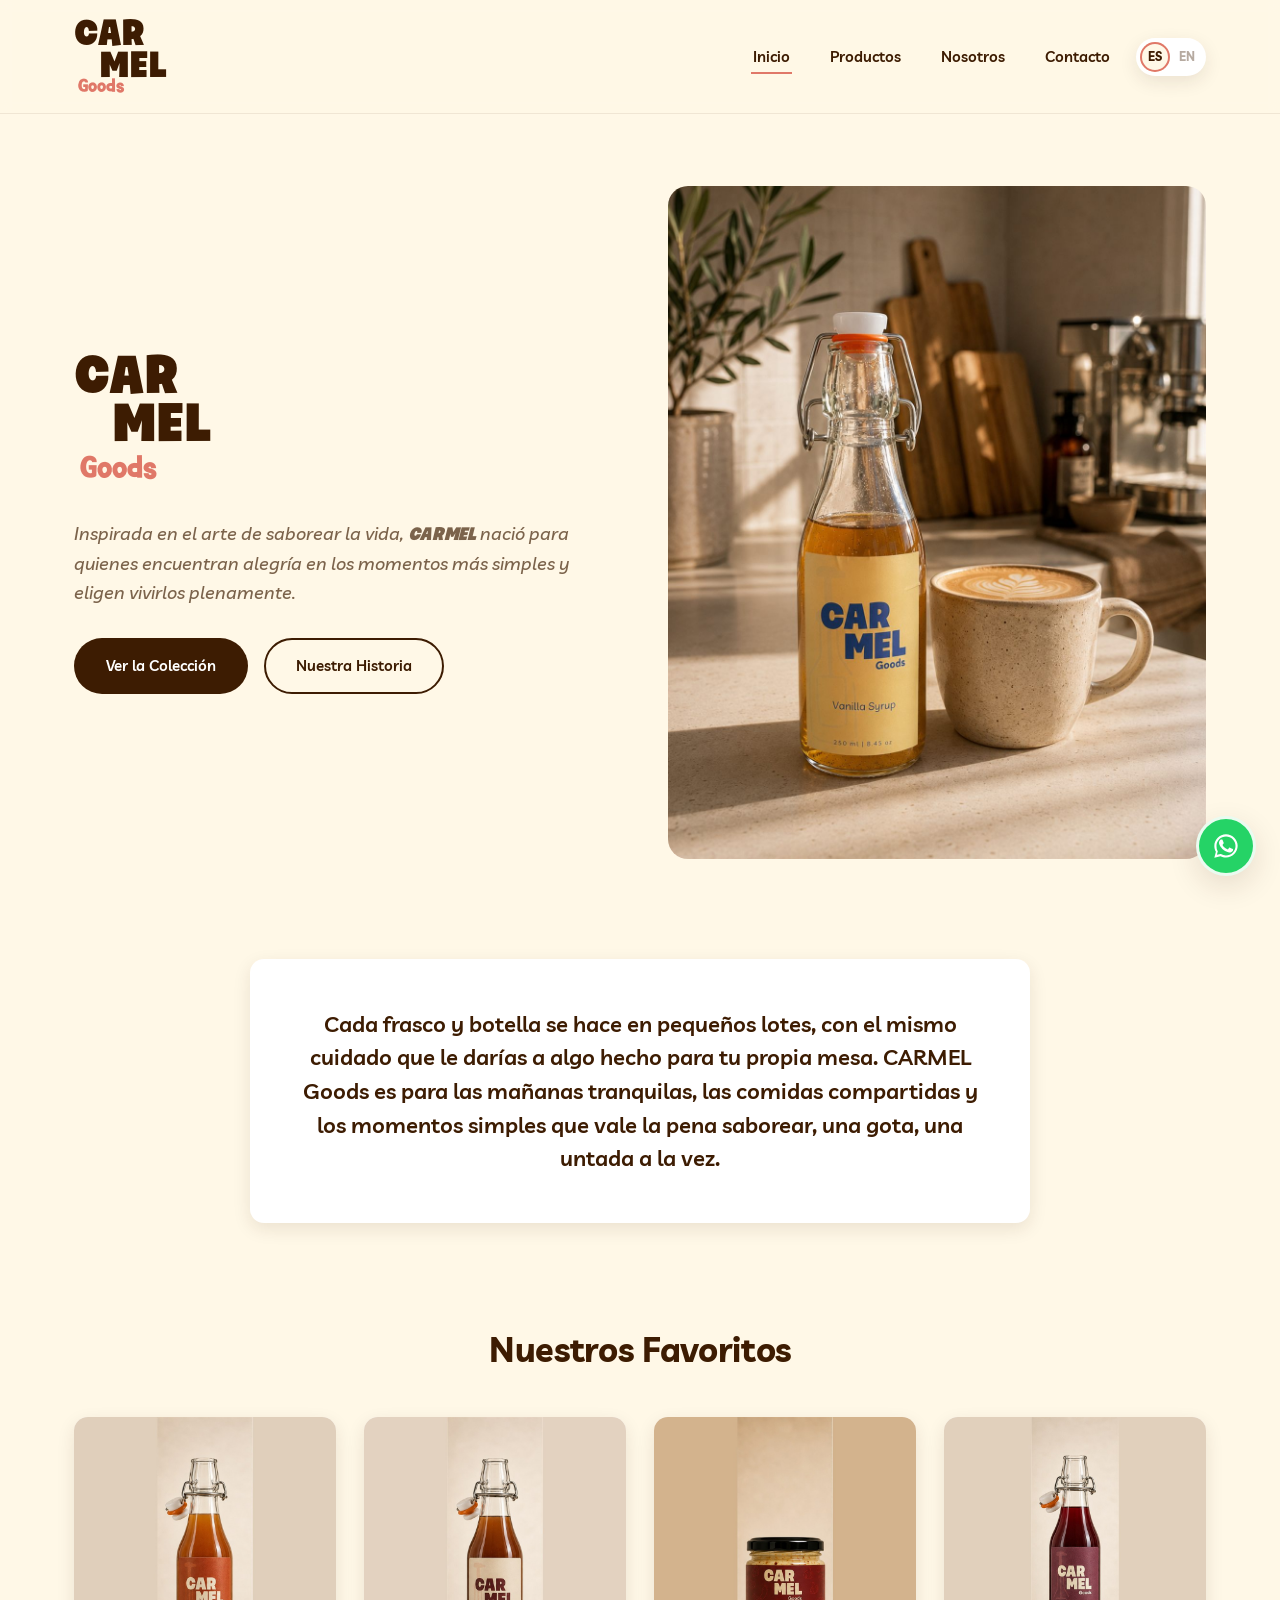
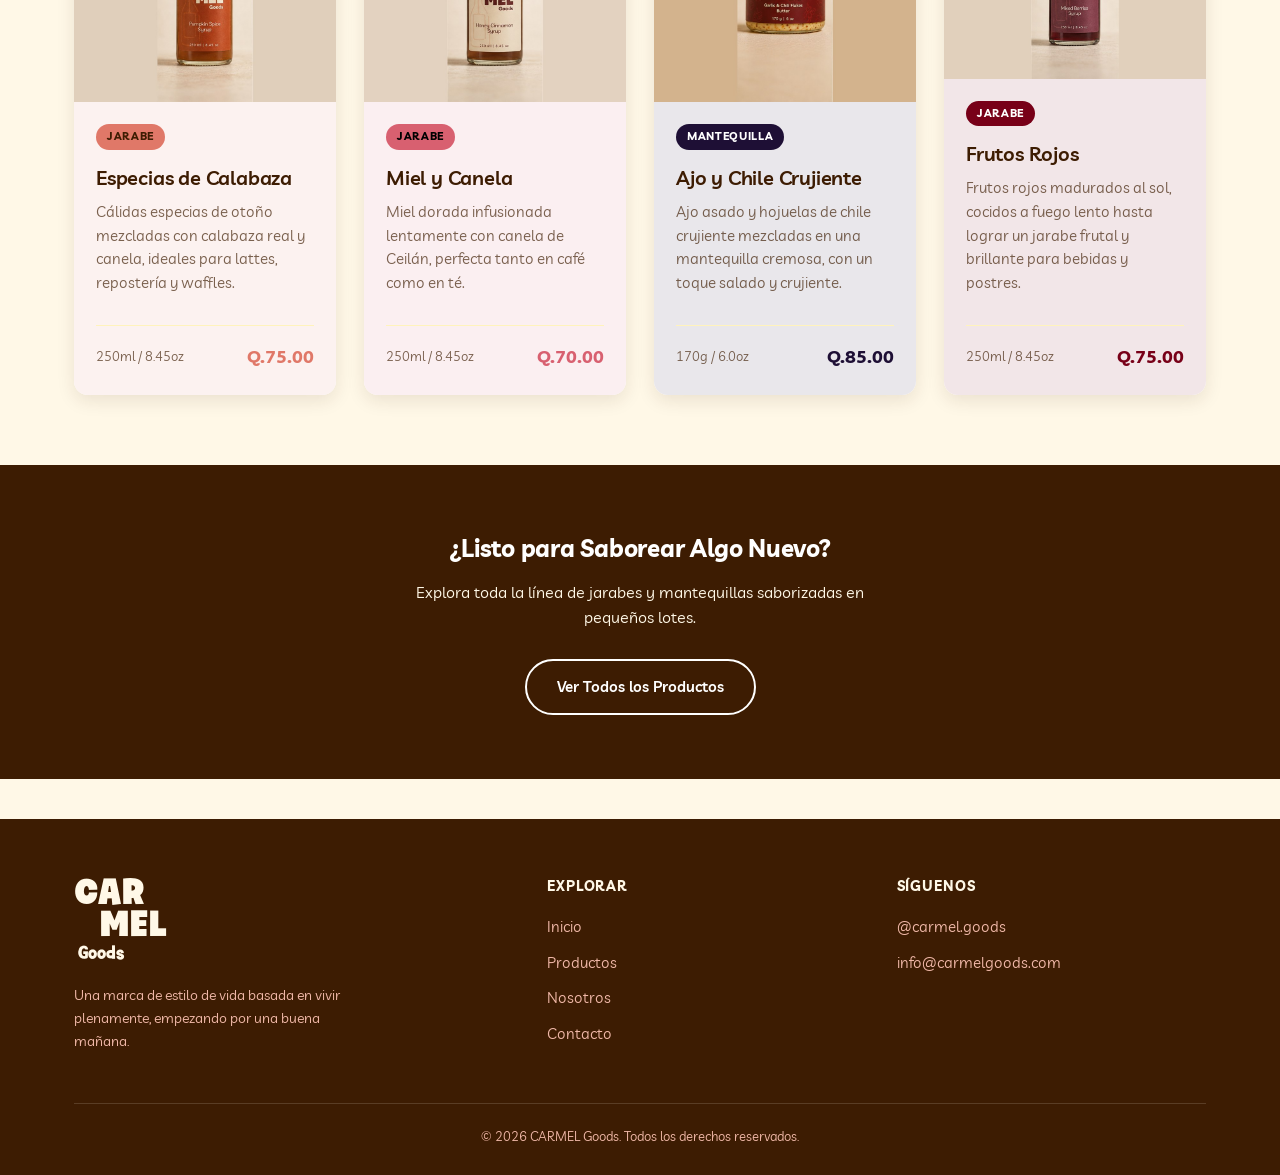
==== commit cd2e1acf: "Remove kicker/eyebrow labels above 5 headings Removes the small tracked-uppercase eyebrow labels fla" ====
--- a/index.html
+++ b/index.html
@@ -110,8 +110,7 @@
     <section class="featured-products">
       <div class="container">
         <div class="section-heading">
-          <span class="eyebrow" data-i18n="home.fan_favorites">Fan Favorites</span>
-          <h2 data-i18n="home.featured_heading">Featured Products</h2>
+          <h2 data-i18n="home.featured_heading">Fan Favorites</h2>
         </div>
 
         <div class="product-grid">
--- a/styles.css
+++ b/styles.css
@@ -521,7 +521,6 @@
   border-radius: var(--radius);
   overflow: hidden;
   box-shadow: var(--shadow-card);
-  border-top: 6px solid var(--accent);
   transition: transform 0.25s ease, box-shadow 0.25s ease;
   display: flex;
   flex-direction: column;
@@ -547,6 +546,7 @@
   display: flex;
   flex-direction: column;
   flex: 1;
+  background-color: color-mix(in srgb, var(--accent) 10%, white);
 }
 
 .product-tag {
@@ -813,11 +813,10 @@
 }
 
 .value-card {
-  background-color: var(--white);
+  background-color: color-mix(in srgb, var(--wood) 10%, white);
   border-radius: var(--radius);
   padding: 28px;
   box-shadow: var(--shadow-card);
-  border-left: 4px solid var(--wood);
 }
 
 .value-card h3 {
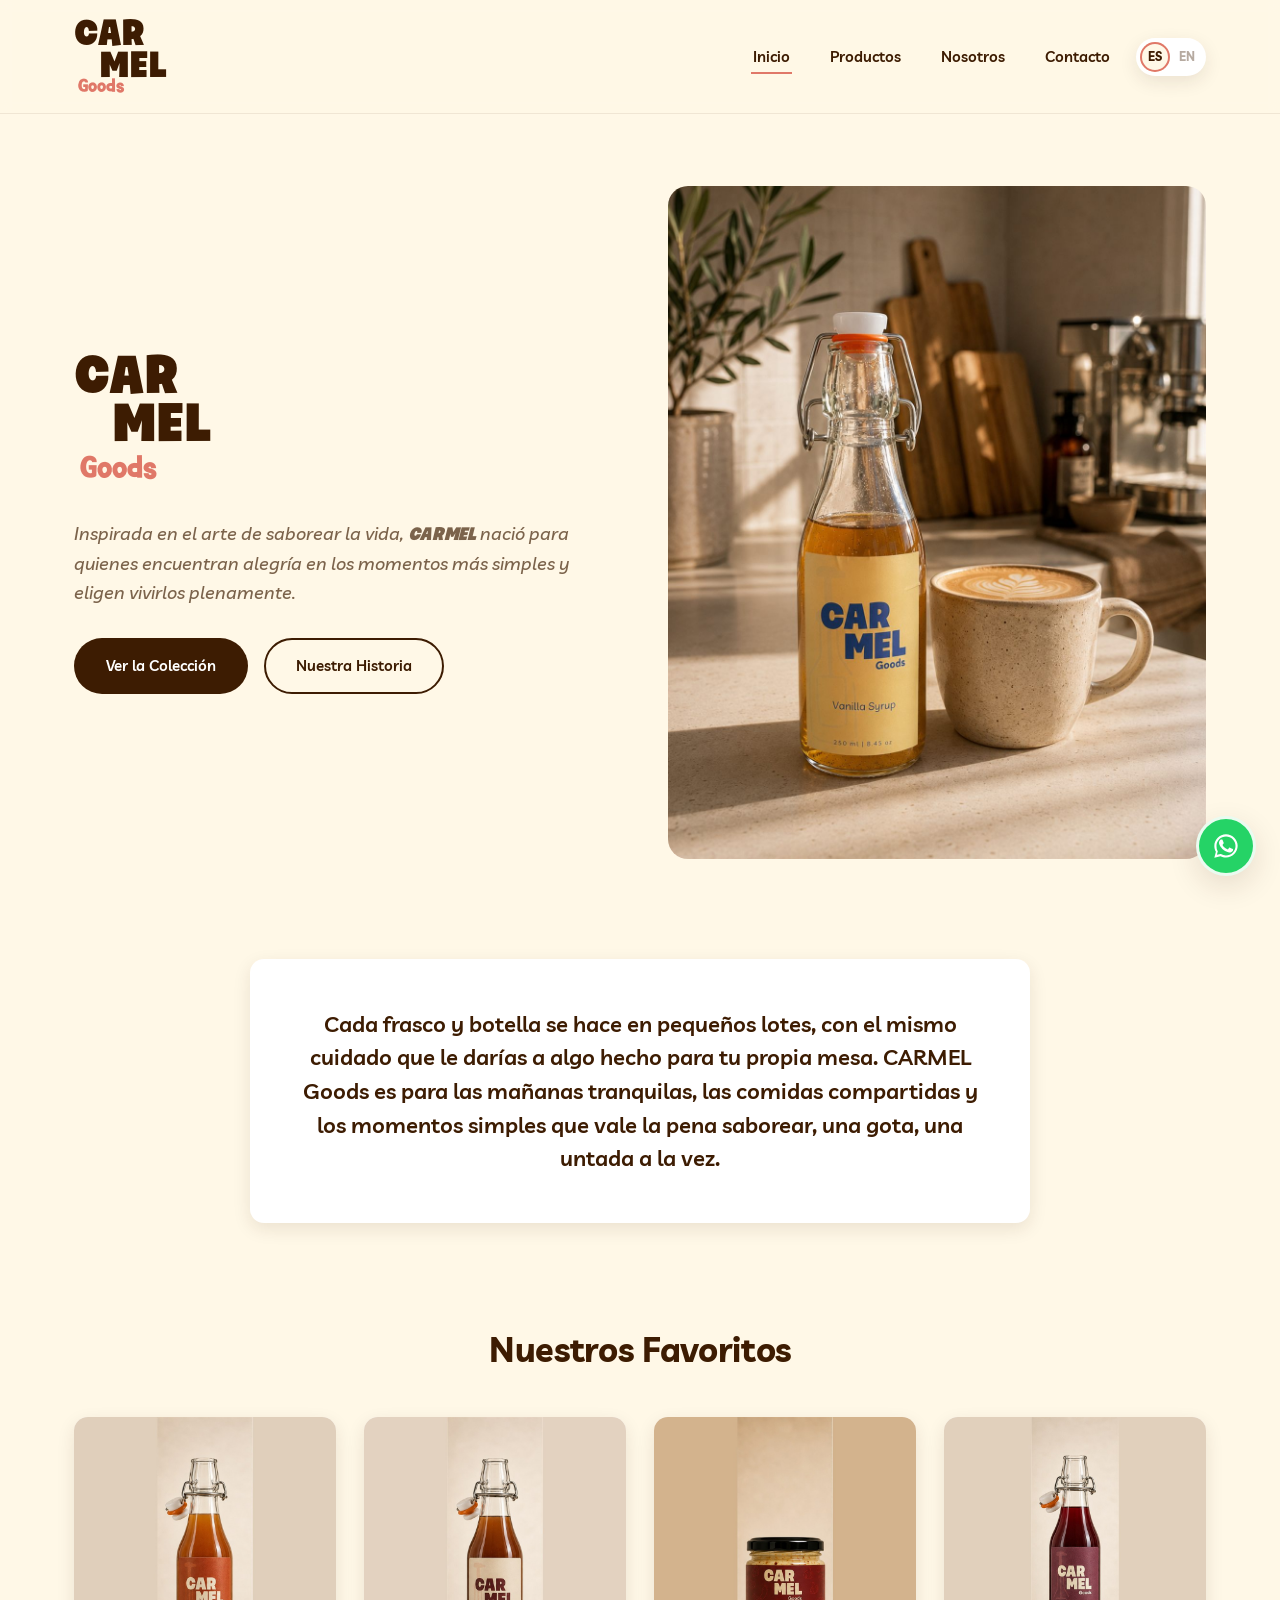
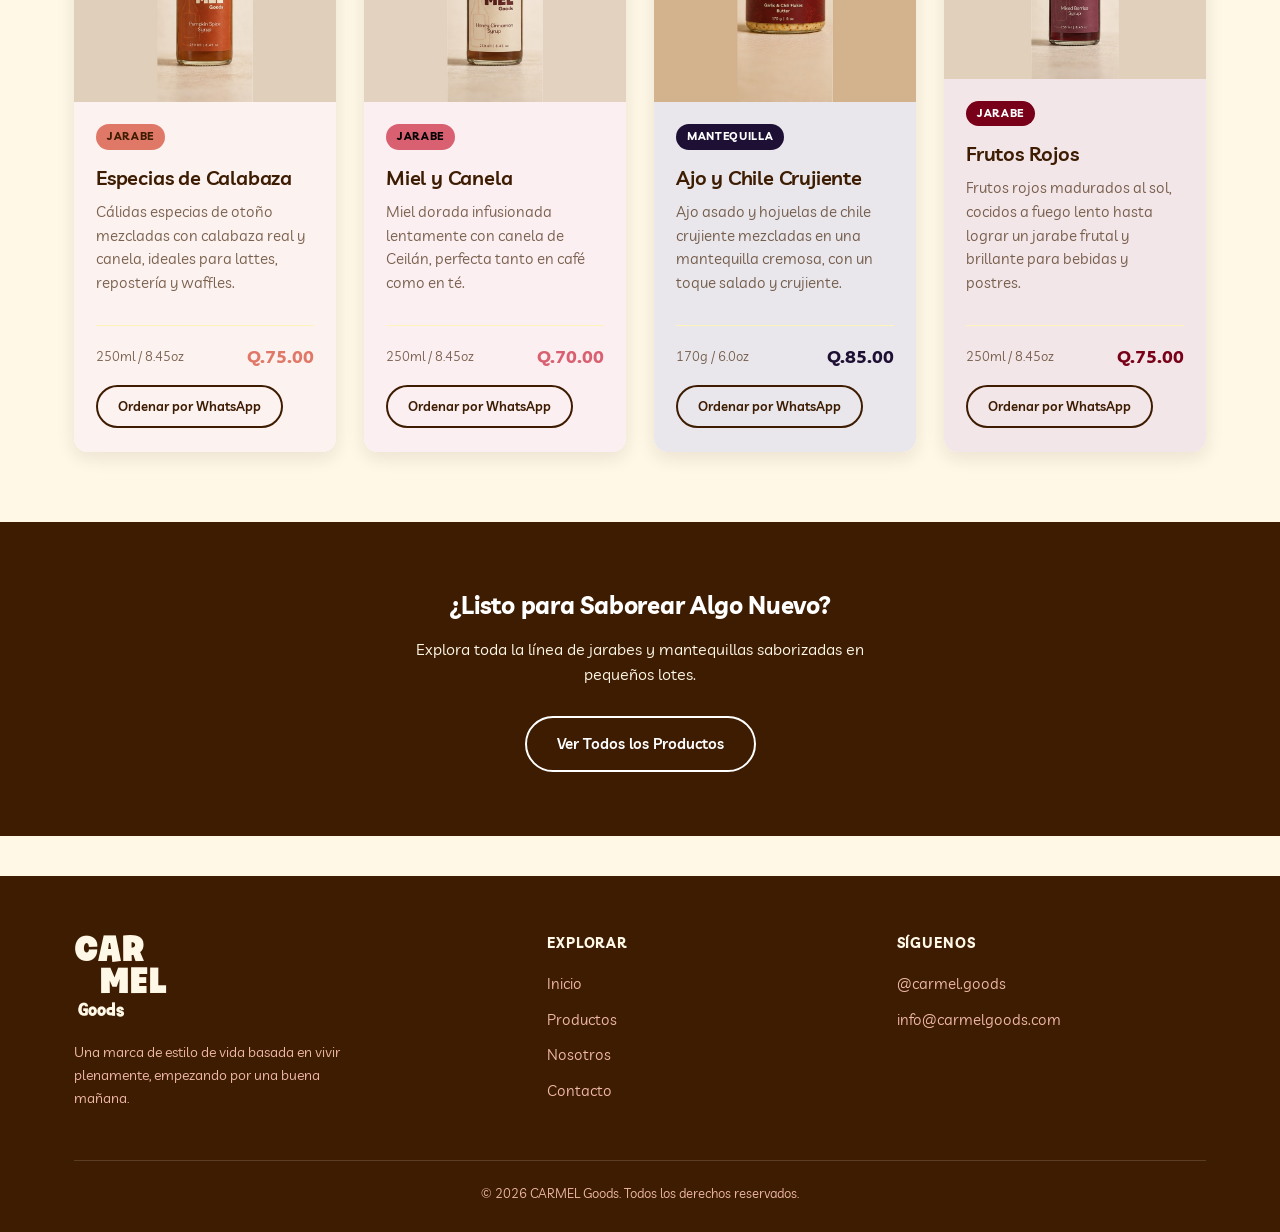
==== commit 07c3480b: "Add per-product WhatsApp order buttons Adds an "Order via WhatsApp" button to all 14 product cards (" ====
--- a/index.html
+++ b/index.html
@@ -125,6 +125,7 @@
                 <span class="product-size">250ml / 8.45oz</span>
                 <span class="product-price">Q.75.00</span>
               </div>
+              <a href="#" class="btn btn-small btn-outline whatsapp-order-btn" data-i18n="common.order_whatsapp" target="_blank" rel="noopener noreferrer">Order via WhatsApp</a>
             </div>
           </article>
 
@@ -138,6 +139,7 @@
                 <span class="product-size">250ml / 8.45oz</span>
                 <span class="product-price">Q.70.00</span>
               </div>
+              <a href="#" class="btn btn-small btn-outline whatsapp-order-btn" data-i18n="common.order_whatsapp" target="_blank" rel="noopener noreferrer">Order via WhatsApp</a>
             </div>
           </article>
 
@@ -151,6 +153,7 @@
                 <span class="product-size">170g / 6.0oz</span>
                 <span class="product-price">Q.85.00</span>
               </div>
+              <a href="#" class="btn btn-small btn-outline whatsapp-order-btn" data-i18n="common.order_whatsapp" target="_blank" rel="noopener noreferrer">Order via WhatsApp</a>
             </div>
           </article>
 
@@ -164,6 +167,7 @@
                 <span class="product-size">250ml / 8.45oz</span>
                 <span class="product-price">Q.75.00</span>
               </div>
+              <a href="#" class="btn btn-small btn-outline whatsapp-order-btn" data-i18n="common.order_whatsapp" target="_blank" rel="noopener noreferrer">Order via WhatsApp</a>
             </div>
           </article>
 
--- a/styles.css
+++ b/styles.css
@@ -629,6 +629,13 @@
   color: var(--price-ink);
 }
 
+/* Per-product WhatsApp order button */
+.whatsapp-order-btn,
+.whatsapp-order-btn-sample {
+  align-self: flex-start;
+  margin-top: 14px;
+}
+
 /* Flavor picker (Butter Sample Pack) */
 .flavor-picker {
   margin-top: 4px;
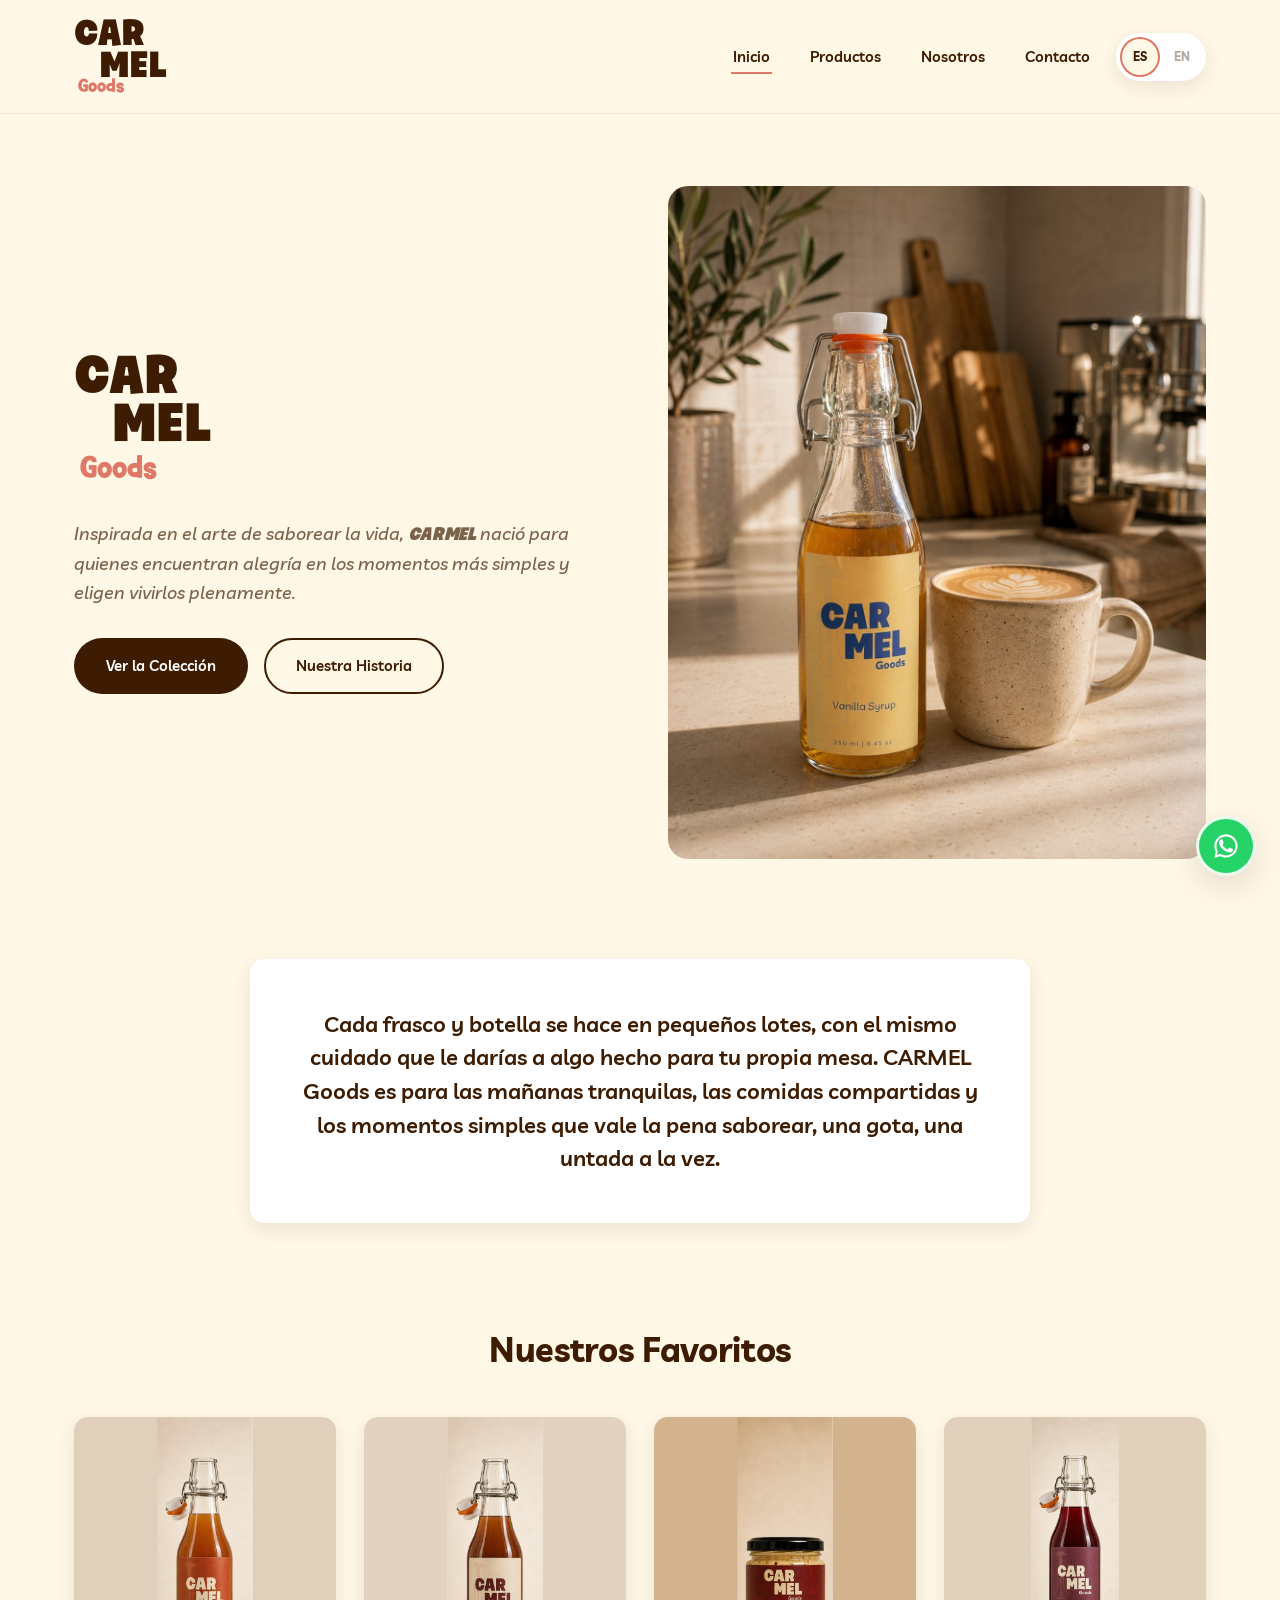
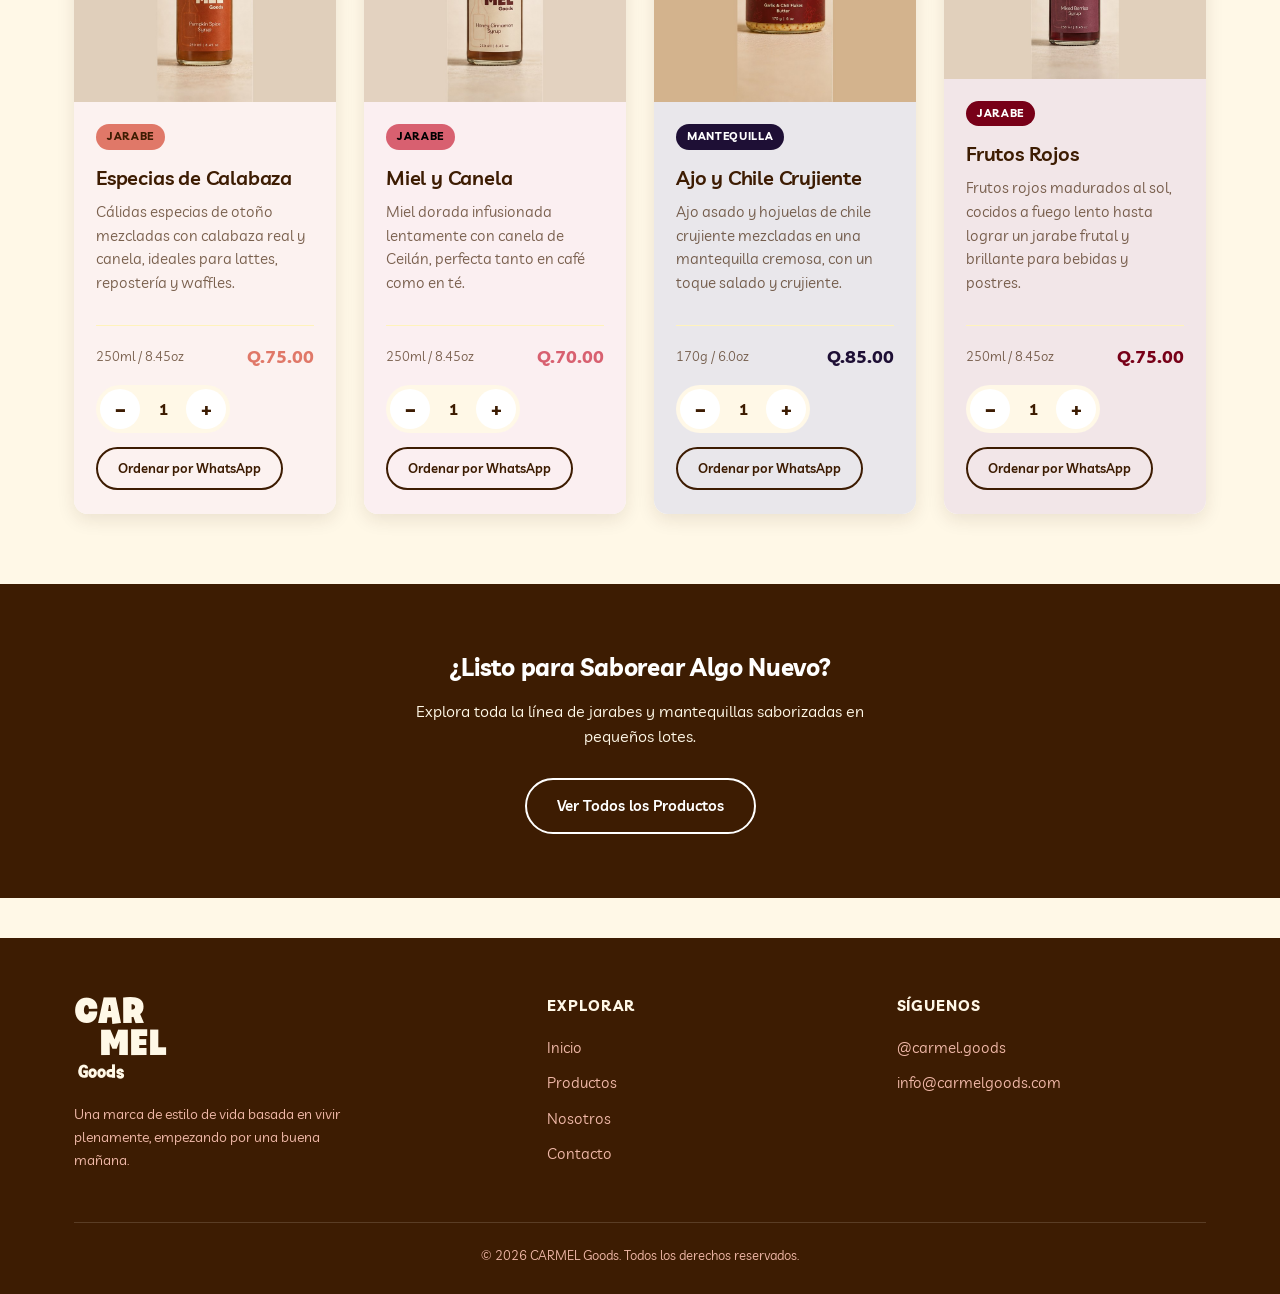
==== commit d505f489: "Add quantity stepper to product cards and mix-and-match pack Every product card (home + products pag" ====
--- a/index.html
+++ b/index.html
@@ -125,6 +125,11 @@
                 <span class="product-size">250ml / 8.45oz</span>
                 <span class="product-price">Q.75.00</span>
               </div>
+              <div class="qty-stepper">
+                <button type="button" class="qty-btn qty-decrease" data-i18n-aria="common.qty_decrease_aria" aria-label="Decrease quantity">&minus;</button>
+                <input type="number" class="qty-input" value="1" min="1" step="1" inputmode="numeric" data-i18n-aria="common.qty_input_aria" aria-label="Quantity" />
+                <button type="button" class="qty-btn qty-increase" data-i18n-aria="common.qty_increase_aria" aria-label="Increase quantity">+</button>
+              </div>
               <a href="#" class="btn btn-small btn-outline whatsapp-order-btn" data-i18n="common.order_whatsapp" target="_blank" rel="noopener noreferrer">Order via WhatsApp</a>
             </div>
           </article>
@@ -139,6 +144,11 @@
                 <span class="product-size">250ml / 8.45oz</span>
                 <span class="product-price">Q.70.00</span>
               </div>
+              <div class="qty-stepper">
+                <button type="button" class="qty-btn qty-decrease" data-i18n-aria="common.qty_decrease_aria" aria-label="Decrease quantity">&minus;</button>
+                <input type="number" class="qty-input" value="1" min="1" step="1" inputmode="numeric" data-i18n-aria="common.qty_input_aria" aria-label="Quantity" />
+                <button type="button" class="qty-btn qty-increase" data-i18n-aria="common.qty_increase_aria" aria-label="Increase quantity">+</button>
+              </div>
               <a href="#" class="btn btn-small btn-outline whatsapp-order-btn" data-i18n="common.order_whatsapp" target="_blank" rel="noopener noreferrer">Order via WhatsApp</a>
             </div>
           </article>
@@ -153,6 +163,11 @@
                 <span class="product-size">170g / 6.0oz</span>
                 <span class="product-price">Q.85.00</span>
               </div>
+              <div class="qty-stepper">
+                <button type="button" class="qty-btn qty-decrease" data-i18n-aria="common.qty_decrease_aria" aria-label="Decrease quantity">&minus;</button>
+                <input type="number" class="qty-input" value="1" min="1" step="1" inputmode="numeric" data-i18n-aria="common.qty_input_aria" aria-label="Quantity" />
+                <button type="button" class="qty-btn qty-increase" data-i18n-aria="common.qty_increase_aria" aria-label="Increase quantity">+</button>
+              </div>
               <a href="#" class="btn btn-small btn-outline whatsapp-order-btn" data-i18n="common.order_whatsapp" target="_blank" rel="noopener noreferrer">Order via WhatsApp</a>
             </div>
           </article>
@@ -166,6 +181,11 @@
               <div class="product-meta">
                 <span class="product-size">250ml / 8.45oz</span>
                 <span class="product-price">Q.75.00</span>
+              </div>
+              <div class="qty-stepper">
+                <button type="button" class="qty-btn qty-decrease" data-i18n-aria="common.qty_decrease_aria" aria-label="Decrease quantity">&minus;</button>
+                <input type="number" class="qty-input" value="1" min="1" step="1" inputmode="numeric" data-i18n-aria="common.qty_input_aria" aria-label="Quantity" />
+                <button type="button" class="qty-btn qty-increase" data-i18n-aria="common.qty_increase_aria" aria-label="Increase quantity">+</button>
               </div>
               <a href="#" class="btn btn-small btn-outline whatsapp-order-btn" data-i18n="common.order_whatsapp" target="_blank" rel="noopener noreferrer">Order via WhatsApp</a>
             </div>
--- a/styles.css
+++ b/styles.css
@@ -24,6 +24,11 @@
   --cream-deep: #fff3bc;
   --tan: #f0b8a8;
   --wood: #e07868;
+  /* Darker variant of --wood for text sitting directly on cream/white —
+     --wood itself doesn't clear WCAG AA as a text color on light
+     backgrounds; this does (4.5:1+ against both). Backgrounds, borders,
+     and badge fills keep using --wood unchanged. */
+  --wood-text: #a85a4e;
   --text: #3d1c02;
   --text-soft: rgba(61, 28, 2, 0.68);
   --white: #ffffff;
@@ -334,13 +339,13 @@
   display: flex;
   align-items: center;
   justify-content: center;
-  width: 30px;
-  height: 30px;
+  width: 40px;
+  height: 40px;
   border: none;
   border-radius: 50%;
   background-color: transparent;
   font-family: var(--font-body);
-  font-size: 0.72rem;
+  font-size: 0.75rem;
   font-weight: 700;
   letter-spacing: 0.02em;
   line-height: 1;
@@ -688,6 +693,91 @@
   margin: 10px 0 0;
 }
 
+/* Quantity stepper (every product card, incl. the Butter Sample Pack,
+   where it counts packs — separate from the flavor picker above). Buttons
+   are sized to the 40x40px touch-target minimum used elsewhere on the site
+   (see .lang-btn). */
+.qty-stepper {
+  display: inline-flex;
+  align-items: center;
+  gap: 2px;
+  align-self: flex-start;
+  margin-top: 14px;
+  padding: 4px;
+  border-radius: 999px;
+  background-color: var(--cream);
+  flex-shrink: 0;
+}
+
+.qty-btn {
+  display: flex;
+  align-items: center;
+  justify-content: center;
+  width: 40px;
+  height: 40px;
+  flex-shrink: 0;
+  border: none;
+  border-radius: 50%;
+  background-color: var(--white);
+  color: var(--text);
+  font-family: var(--font-body);
+  font-size: 1.15rem;
+  font-weight: 700;
+  line-height: 1;
+  cursor: pointer;
+  transition: background-color 0.2s ease, color 0.2s ease, transform 0.15s ease;
+}
+
+.qty-btn:hover {
+  background-color: var(--wood);
+  color: var(--white);
+}
+
+.qty-btn:active {
+  transform: scale(0.94);
+}
+
+.qty-input {
+  width: 42px;
+  height: 40px;
+  flex-shrink: 0;
+  border: none;
+  background: transparent;
+  text-align: center;
+  font-family: var(--font-body);
+  font-weight: 700;
+  font-size: 0.95rem;
+  color: var(--text);
+  -moz-appearance: textfield;
+}
+
+.qty-input::-webkit-outer-spin-button,
+.qty-input::-webkit-inner-spin-button {
+  -webkit-appearance: none;
+  margin: 0;
+}
+
+/* Butter Sample Pack: quantity means "how many packs", so it gets its own
+   labeled row instead of sitting silently next to the flavor picker. */
+.qty-stepper-row {
+  display: flex;
+  align-items: center;
+  justify-content: space-between;
+  flex-wrap: wrap;
+  gap: 10px;
+  margin-top: 14px;
+}
+
+.qty-stepper-label {
+  font-weight: 600;
+  font-size: 0.85rem;
+  color: var(--text);
+}
+
+.qty-stepper-row .qty-stepper {
+  margin-top: 0;
+}
+
 /* accent color classes */
 .accent-pumpkin-spice   { --accent: var(--pumpkin-spice); --tag-ink: var(--text); }
 .accent-brown-sugar     { --accent: var(--brown-sugar); }
@@ -914,8 +1004,8 @@
 }
 
 .info-card h2 {
-  font-weight: var(--weight-subtitle);
-  font-size: 1rem;
+  font-weight: var(--weight-title);
+  font-size: 1.15rem;
   margin-bottom: 8px;
 }
 
@@ -949,7 +1039,7 @@
 }
 
 .social-links a:hover {
-  background-color: var(--wood);
+  background-color: var(--wood-text);
   color: var(--white);
   transform: translateY(-2px);
 }
@@ -1020,6 +1110,9 @@
   text-align: center;
   overflow: hidden;
   color: var(--white);
+  /* Warm dark fallback matching the cafe-counter photo's own tone, so
+     there's no white flash or unreadable gap before the image loads. */
+  background-color: var(--text);
 }
 
 .photo-hero img {
@@ -1157,7 +1250,7 @@
 }
 
 .contrast-arrow {
-  color: var(--wood);
+  color: var(--wood-text);
   font-weight: 700;
   font-size: 1.1rem;
 }
@@ -1175,7 +1268,7 @@
   font-family: var(--font-body);
   font-weight: var(--weight-title);
   font-size: 2.4rem;
-  color: var(--wood);
+  color: var(--wood-text);
   margin: 0 0 16px;
 }
 
@@ -1260,7 +1353,7 @@
 
 .footer-col h3 {
   color: var(--cream);
-  font-size: 0.9rem;
+  font-size: 0.95rem;
   letter-spacing: 0.06em;
   text-transform: uppercase;
   margin-bottom: 16px;
@@ -1407,12 +1500,6 @@
     min-height: 44px;
   }
 
-  .lang-btn {
-    width: 36px;
-    height: 36px;
-    font-size: 0.75rem;
-  }
-
   .nav-right {
     gap: 10px;
   }
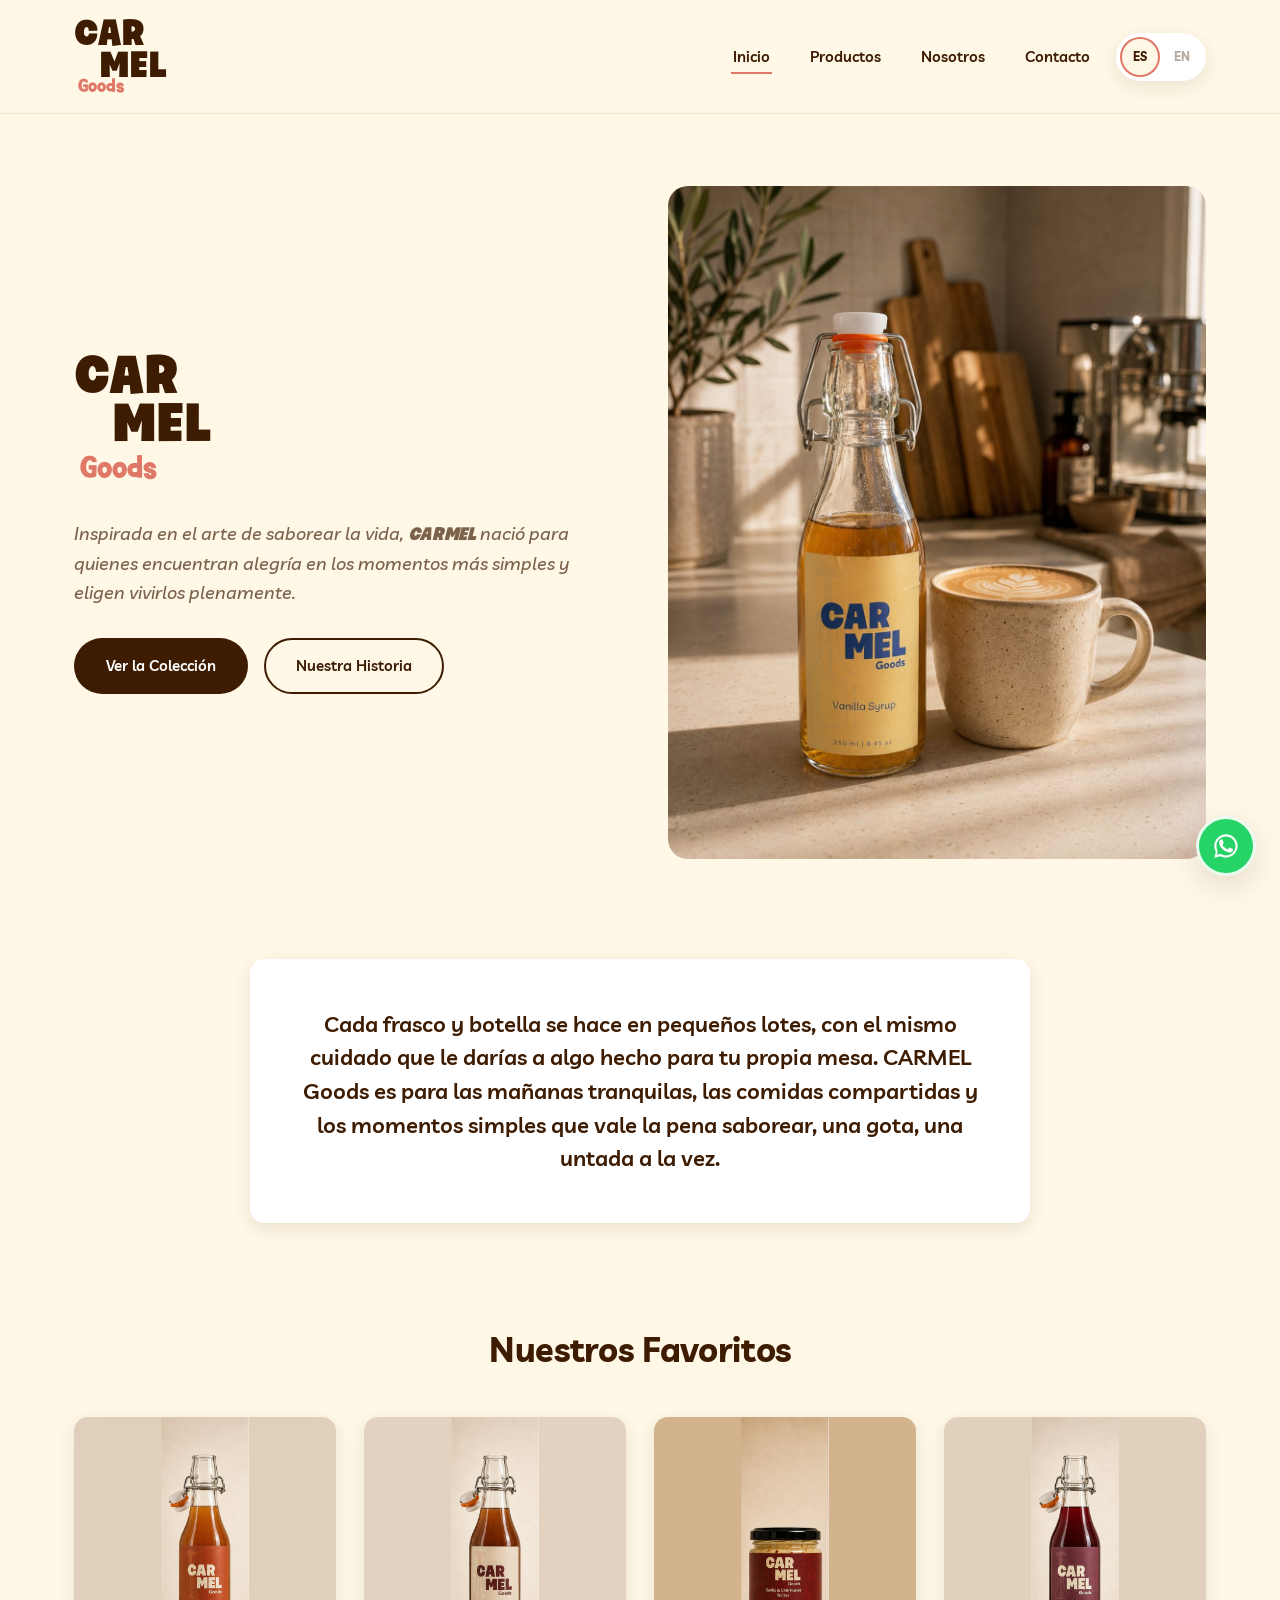
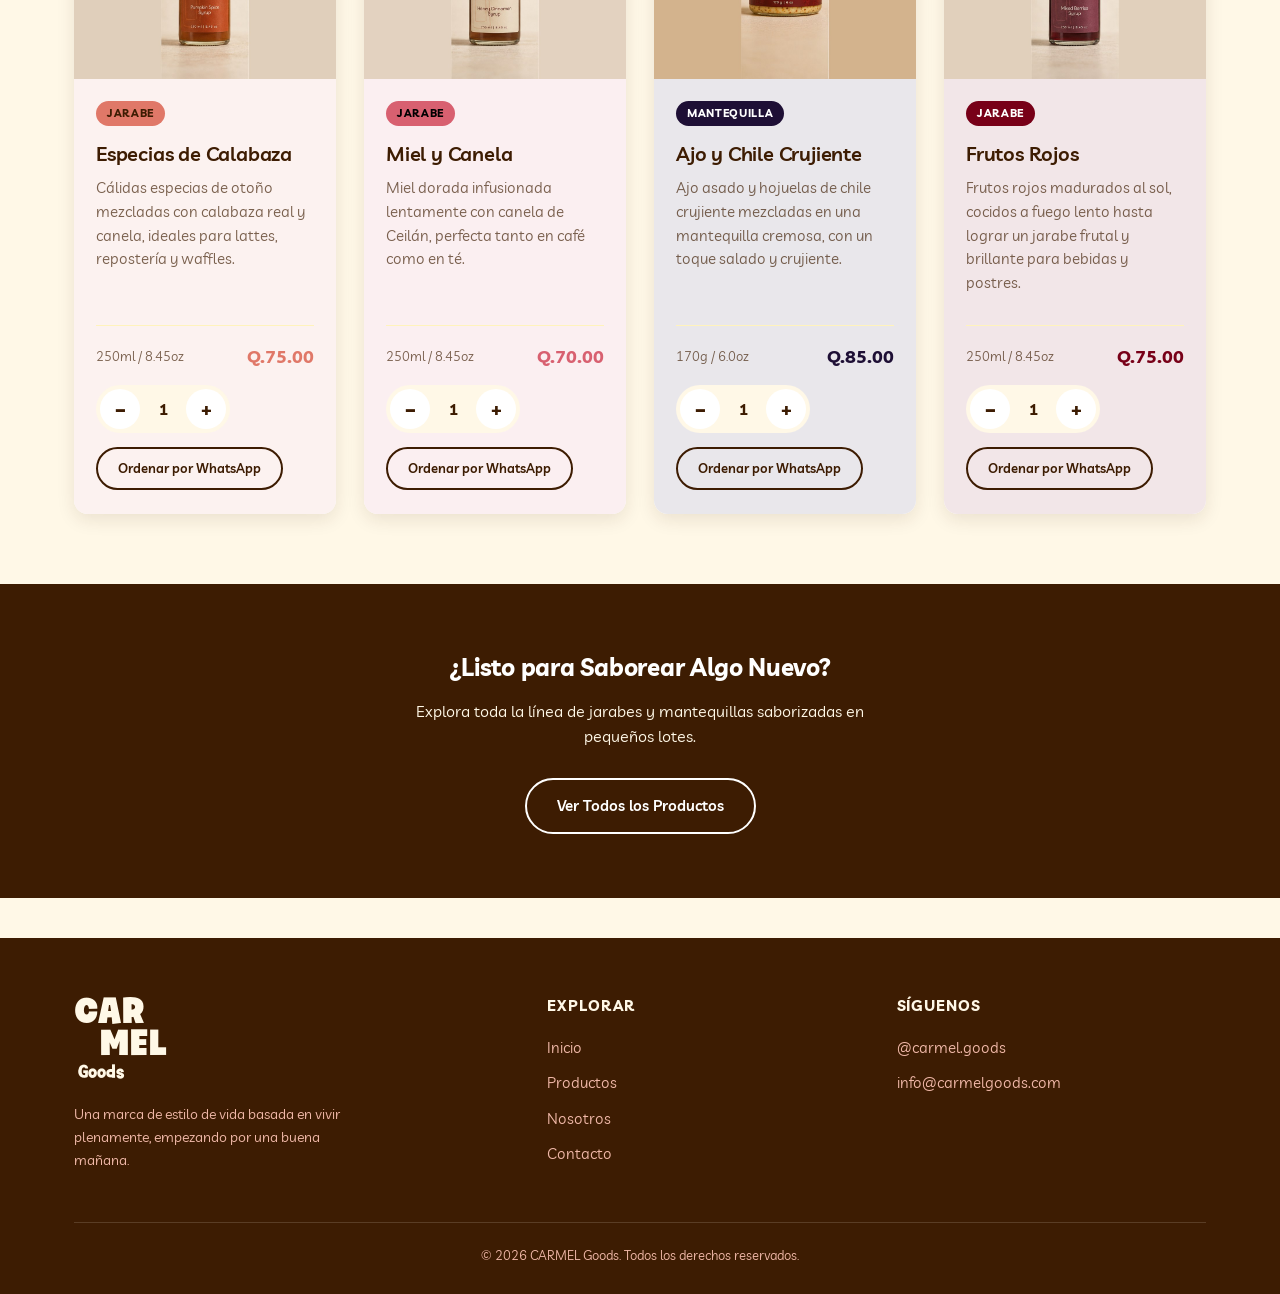
==== commit aa231375: "Add product detail pages and link cards to them Each of the 10 unique products (5 syrups, 4 butters," ====
--- a/index.html
+++ b/index.html
@@ -116,10 +116,10 @@
         <div class="product-grid">
 
           <article class="product-card accent-pumpkin-spice">
-            <img src="images/pumpkin-spice-syrup.jpg" alt="Bottle of CARMEL Goods Pumpkin Spice Syrup" class="product-photo" loading="lazy" />
+            <a href="product-pumpkin-spice.html" class="product-photo-link"><img src="images/pumpkin-spice-syrup.jpg" alt="Bottle of CARMEL Goods Pumpkin Spice Syrup" class="product-photo" loading="lazy" /></a>
             <div class="product-card-body">
               <span class="product-tag" data-i18n="common.tag_syrup">Syrup</span>
-              <h3 data-i18n="home.product_pumpkin_name">Pumpkin Spice</h3>
+              <h3><a href="product-pumpkin-spice.html" data-i18n="home.product_pumpkin_name">Pumpkin Spice</a></h3>
               <p class="product-desc" data-i18n="home.product_pumpkin_desc">Warm autumn spice blended with real pumpkin and cinnamon for lattes, baking, and waffles.</p>
               <div class="product-meta">
                 <span class="product-size">250ml / 8.45oz</span>
@@ -135,10 +135,10 @@
           </article>
 
           <article class="product-card accent-honey-cinnamon">
-            <img src="images/honey-cinnamon-syrup.jpg" alt="Bottle of CARMEL Goods Honey Cinnamon Syrup" class="product-photo" loading="lazy" />
+            <a href="product-honey-cinnamon.html" class="product-photo-link"><img src="images/honey-cinnamon-syrup.jpg" alt="Bottle of CARMEL Goods Honey Cinnamon Syrup" class="product-photo" loading="lazy" /></a>
             <div class="product-card-body">
               <span class="product-tag" data-i18n="common.tag_syrup">Syrup</span>
-              <h3 data-i18n="home.product_honeycinnamon_name">Honey Cinnamon</h3>
+              <h3><a href="product-honey-cinnamon.html" data-i18n="home.product_honeycinnamon_name">Honey Cinnamon</a></h3>
               <p class="product-desc" data-i18n="home.product_honeycinnamon_desc">Golden honey slow-steeped with Ceylon cinnamon, equally at home in coffee or tea.</p>
               <div class="product-meta">
                 <span class="product-size">250ml / 8.45oz</span>
@@ -154,10 +154,10 @@
           </article>
 
           <article class="product-card accent-garlic-chili">
-            <img src="images/crispy-garlic-chili-butter.jpg" alt="Jar of CARMEL Goods Crispy Garlic and Chili Butter" class="product-photo" loading="lazy" />
+            <a href="product-garlic-chili.html" class="product-photo-link"><img src="images/crispy-garlic-chili-butter.jpg" alt="Jar of CARMEL Goods Crispy Garlic and Chili Butter" class="product-photo" loading="lazy" /></a>
             <div class="product-card-body">
               <span class="product-tag" data-i18n="common.tag_butter">Butter</span>
-              <h3 data-i18n="home.product_garlicchili_name">Crispy Garlic and Chili</h3>
+              <h3><a href="product-garlic-chili.html" data-i18n="home.product_garlicchili_name">Crispy Garlic and Chili</a></h3>
               <p class="product-desc" data-i18n="home.product_garlicchili_desc">Roasted garlic and crispy chili flakes folded into rich, creamy butter for a savory, crunchy finish.</p>
               <div class="product-meta">
                 <span class="product-size">170g / 6.0oz</span>
@@ -173,10 +173,10 @@
           </article>
 
           <article class="product-card accent-mixed-berries">
-            <img src="images/mixed-berries-syrup.jpg" alt="Bottle of CARMEL Goods Mixed Berries Syrup" class="product-photo" loading="lazy" />
+            <a href="product-mixed-berries-syrup.html" class="product-photo-link"><img src="images/mixed-berries-syrup.jpg" alt="Bottle of CARMEL Goods Mixed Berries Syrup" class="product-photo" loading="lazy" /></a>
             <div class="product-card-body">
               <span class="product-tag" data-i18n="common.tag_syrup">Syrup</span>
-              <h3 data-i18n="home.product_mixedberries_name">Mixed Berries</h3>
+              <h3><a href="product-mixed-berries-syrup.html" data-i18n="home.product_mixedberries_name">Mixed Berries</a></h3>
               <p class="product-desc" data-i18n="home.product_mixedberries_desc">Sun-ripened berries simmered down into a bright, fruity syrup for drinks and desserts.</p>
               <div class="product-meta">
                 <span class="product-size">250ml / 8.45oz</span>
--- a/styles.css
+++ b/styles.css
@@ -546,6 +546,10 @@
   border-width: 0 0 1.5px 0;
 }
 
+.product-photo-link {
+  display: block;
+}
+
 .product-card-body {
   padding: 22px 22px 24px;
   display: flex;
@@ -576,6 +580,15 @@
   flex-shrink: 0;
 }
 
+.product-card h3 a {
+  color: inherit;
+  text-decoration: none;
+}
+
+.product-card h3 a:hover {
+  text-decoration: underline;
+}
+
 .product-desc {
   color: var(--text-soft);
   font-size: 0.92rem;
@@ -790,6 +803,78 @@
 .accent-sampler         { --accent: var(--sampler); --tag-ink: var(--text); --price-ink: var(--text); }
 
 /* =========================================================
+   Product detail page
+   ========================================================= */
+
+.back-link {
+  display: inline-flex;
+  align-items: center;
+  gap: 6px;
+  font-weight: 600;
+  font-size: 0.9rem;
+  color: var(--wood-text);
+  margin-bottom: 28px;
+}
+
+.back-link:hover {
+  color: var(--text);
+}
+
+.product-detail-section {
+  padding: 48px 0 20px;
+}
+
+.product-detail-grid {
+  display: grid;
+  grid-template-columns: 1fr 1fr;
+  gap: 56px;
+  align-items: center;
+}
+
+.product-detail-media .product-photo {
+  aspect-ratio: 1 / 1;
+  border-radius: 20px;
+}
+
+/* Reuses .product-card's markup/JS hooks (qty stepper, WhatsApp button,
+   meta/sizes) at a larger, non-hover, non-grid scale for the standalone
+   detail page. */
+.product-detail-copy {
+  box-shadow: none;
+}
+
+.product-detail-copy:hover {
+  transform: none;
+  box-shadow: none;
+}
+
+.product-detail-copy .product-card-body {
+  padding: 0;
+  background-color: transparent;
+}
+
+.product-detail-copy h1 {
+  font-weight: var(--weight-title);
+  font-size: 2rem;
+  margin-bottom: 10px;
+}
+
+.product-detail-copy .product-desc {
+  font-size: 1rem;
+}
+
+.product-info-section {
+  padding: 10px 0 70px;
+}
+
+.product-info-grid {
+  display: grid;
+  grid-template-columns: 1fr 1fr;
+  gap: 24px;
+  margin-top: 12px;
+}
+
+/* =========================================================
    CTA band
    ========================================================= */
 
@@ -1449,7 +1534,9 @@
   .about-grid,
   .about-grid.reverse .about-copy,
   .about-grid.reverse .about-image,
-  .contact-grid {
+  .contact-grid,
+  .product-detail-grid,
+  .product-info-grid {
     grid-template-columns: 1fr;
   }
 
@@ -1458,7 +1545,8 @@
     order: initial;
   }
 
-  .hero-image {
+  .hero-image,
+  .product-detail-media {
     order: -1;
   }
 
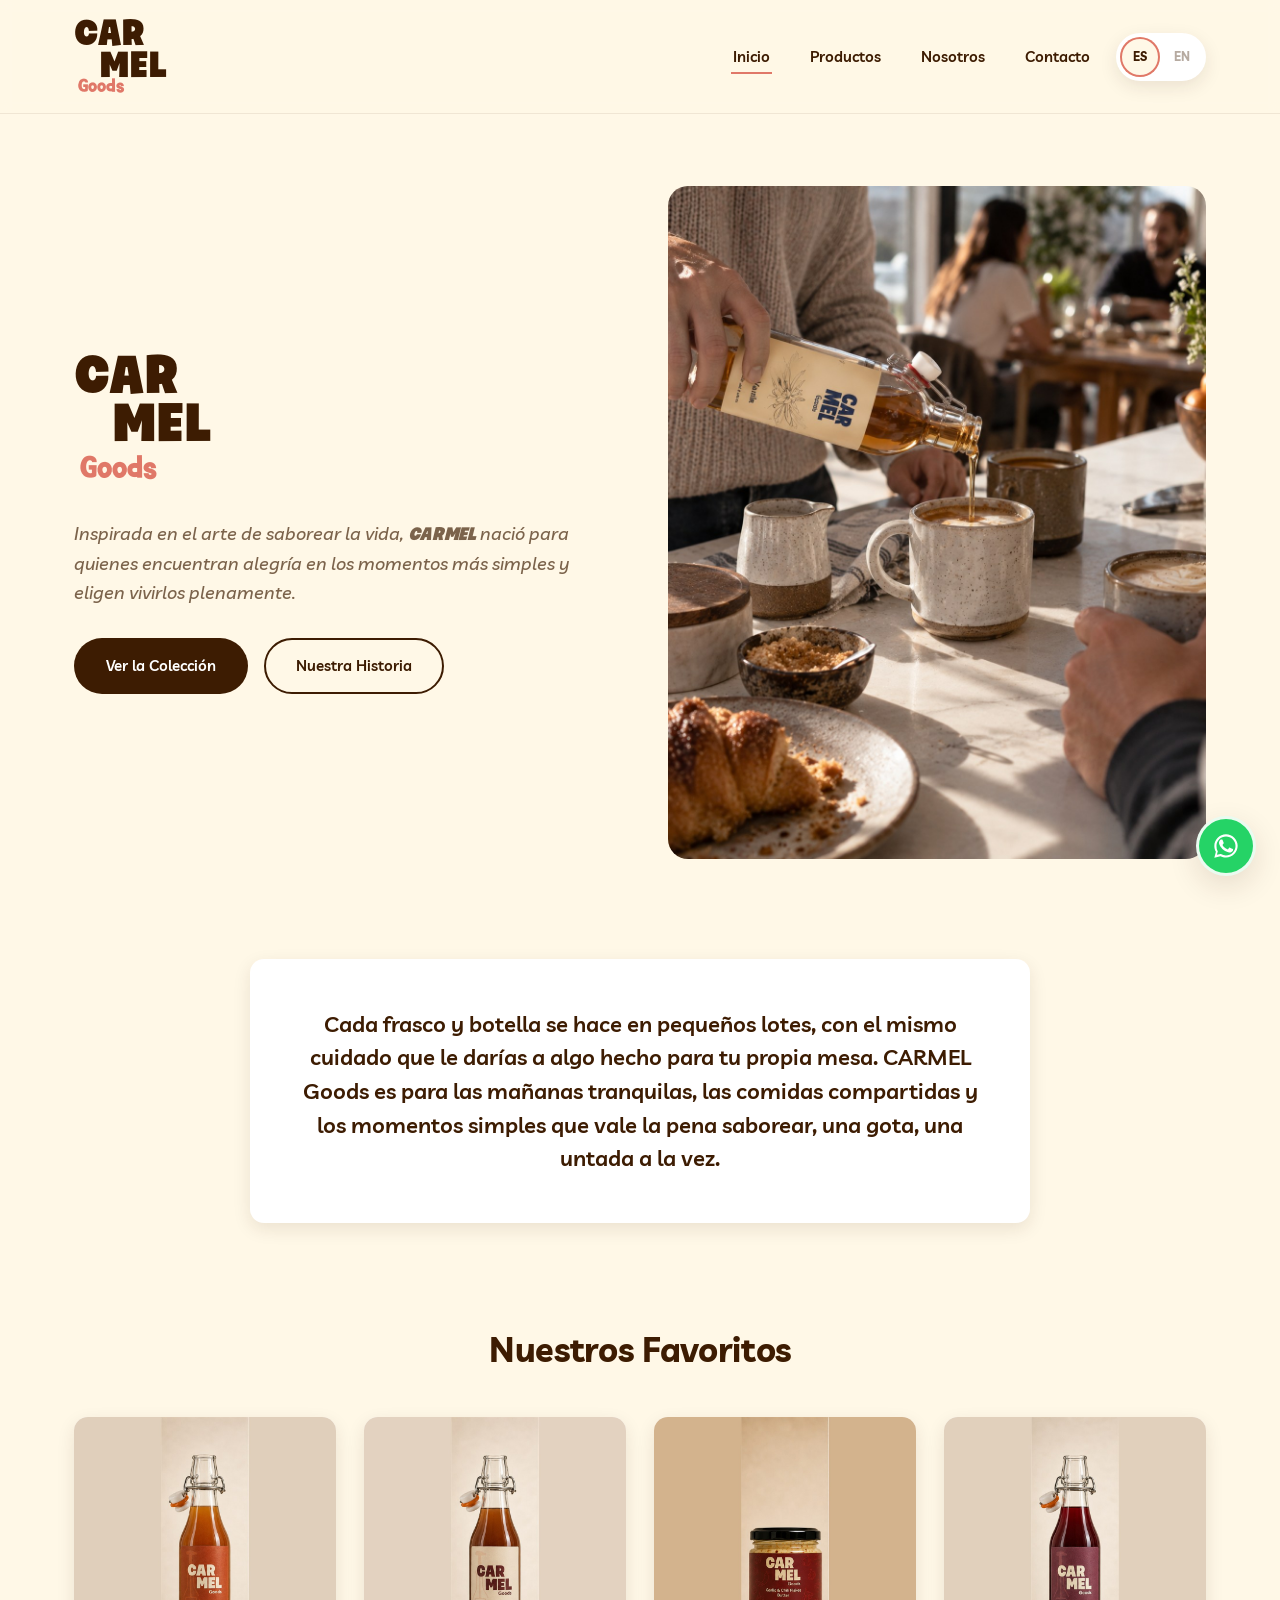
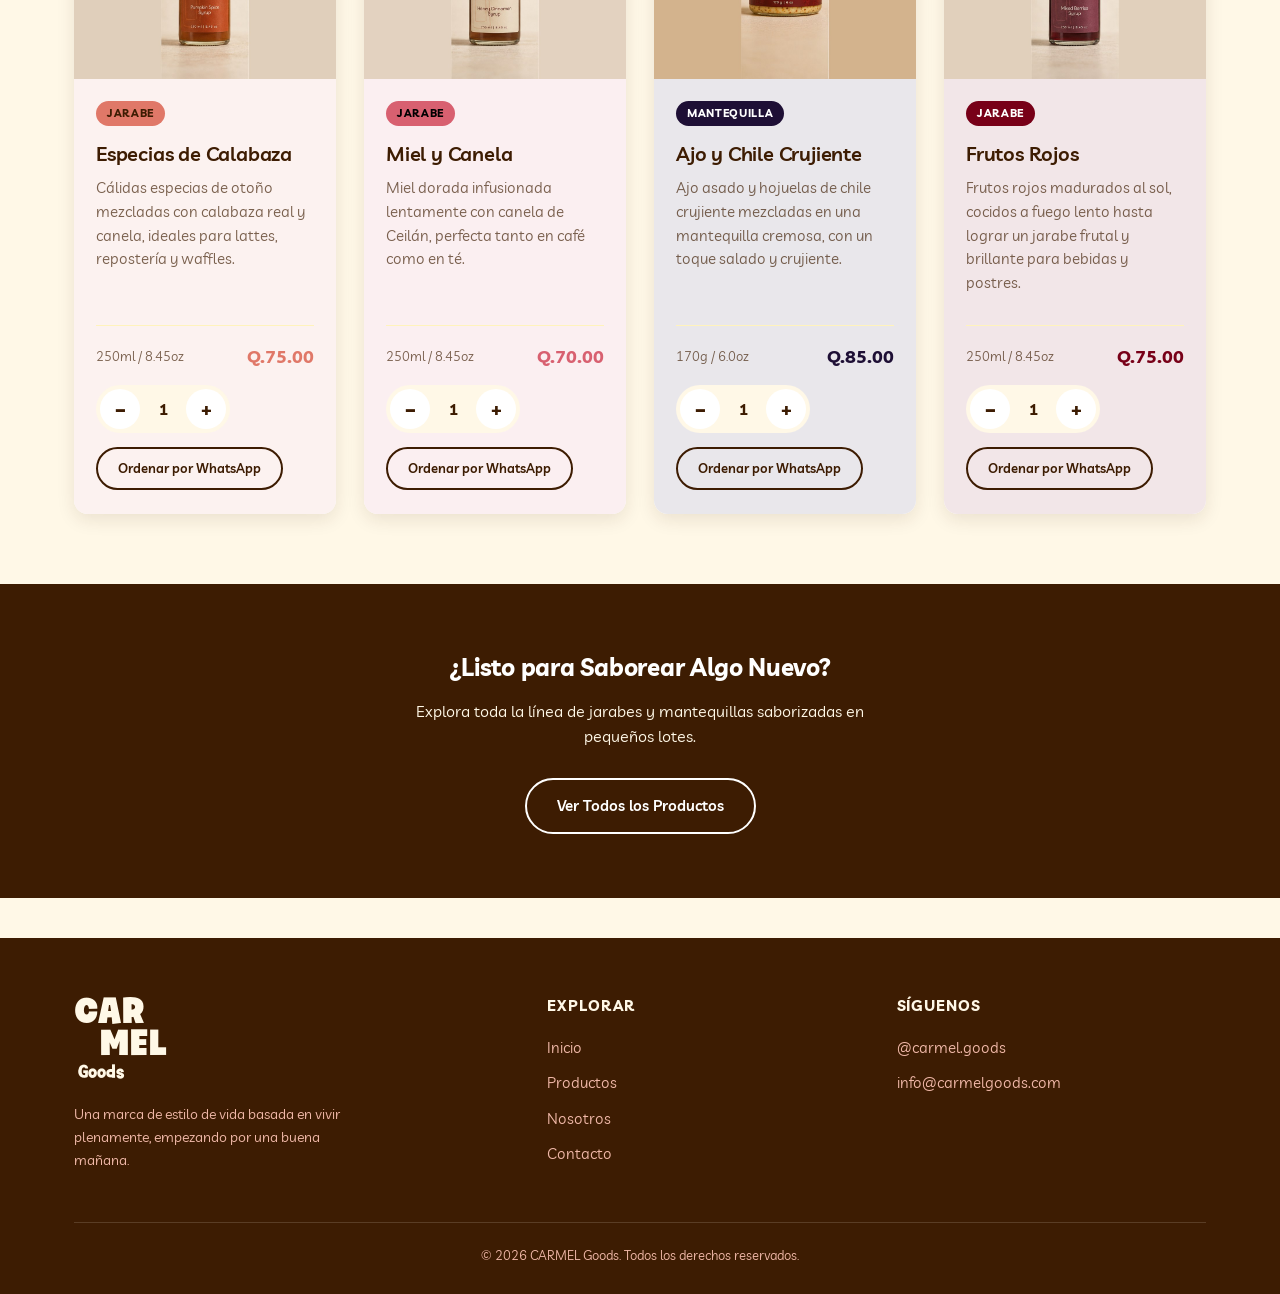
==== commit 1a266831: "Swap in real lifestyle/group photography on Home and About Replaces three lifestyle/mood images with" ====
--- a/index.html
+++ b/index.html
@@ -7,7 +7,10 @@
   <meta name="description" content="CARMEL Goods crafts small-batch coffee syrups and flavored butters, inspired by the art of savoring life's simplest moments." />
   <link rel="canonical" href="https://www.carmelgoods.com/" />
   <meta name="theme-color" content="#f5ede1" />
-  <link rel="icon" href="favicon.svg" type="image/svg+xml" />
+  <link rel="icon" href="favicon.ico" sizes="any" />
+  <link rel="icon" href="favicon-32x32.png" type="image/png" sizes="32x32" />
+  <link rel="icon" href="favicon-16x16.png" type="image/png" sizes="16x16" />
+  <link rel="apple-touch-icon" href="apple-touch-icon.png" />
 
   <meta property="og:type" content="website" />
   <meta property="og:site_name" content="CARMEL Goods" />
@@ -87,7 +90,7 @@
           </div>
         </div>
         <div class="hero-image">
-          <img src="images/hero-vanilla-latte.jpg" alt="CARMEL Goods Vanilla Syrup bottle beside a latte on a sunlit kitchen counter" class="product-photo" />
+          <img src="images/breakfast-gathering.jpg" alt="Friends gathered at a sunlit table while CARMEL Goods Vanilla Syrup is poured into a latte" class="product-photo" />
         </div>
       </div>
     </section>
